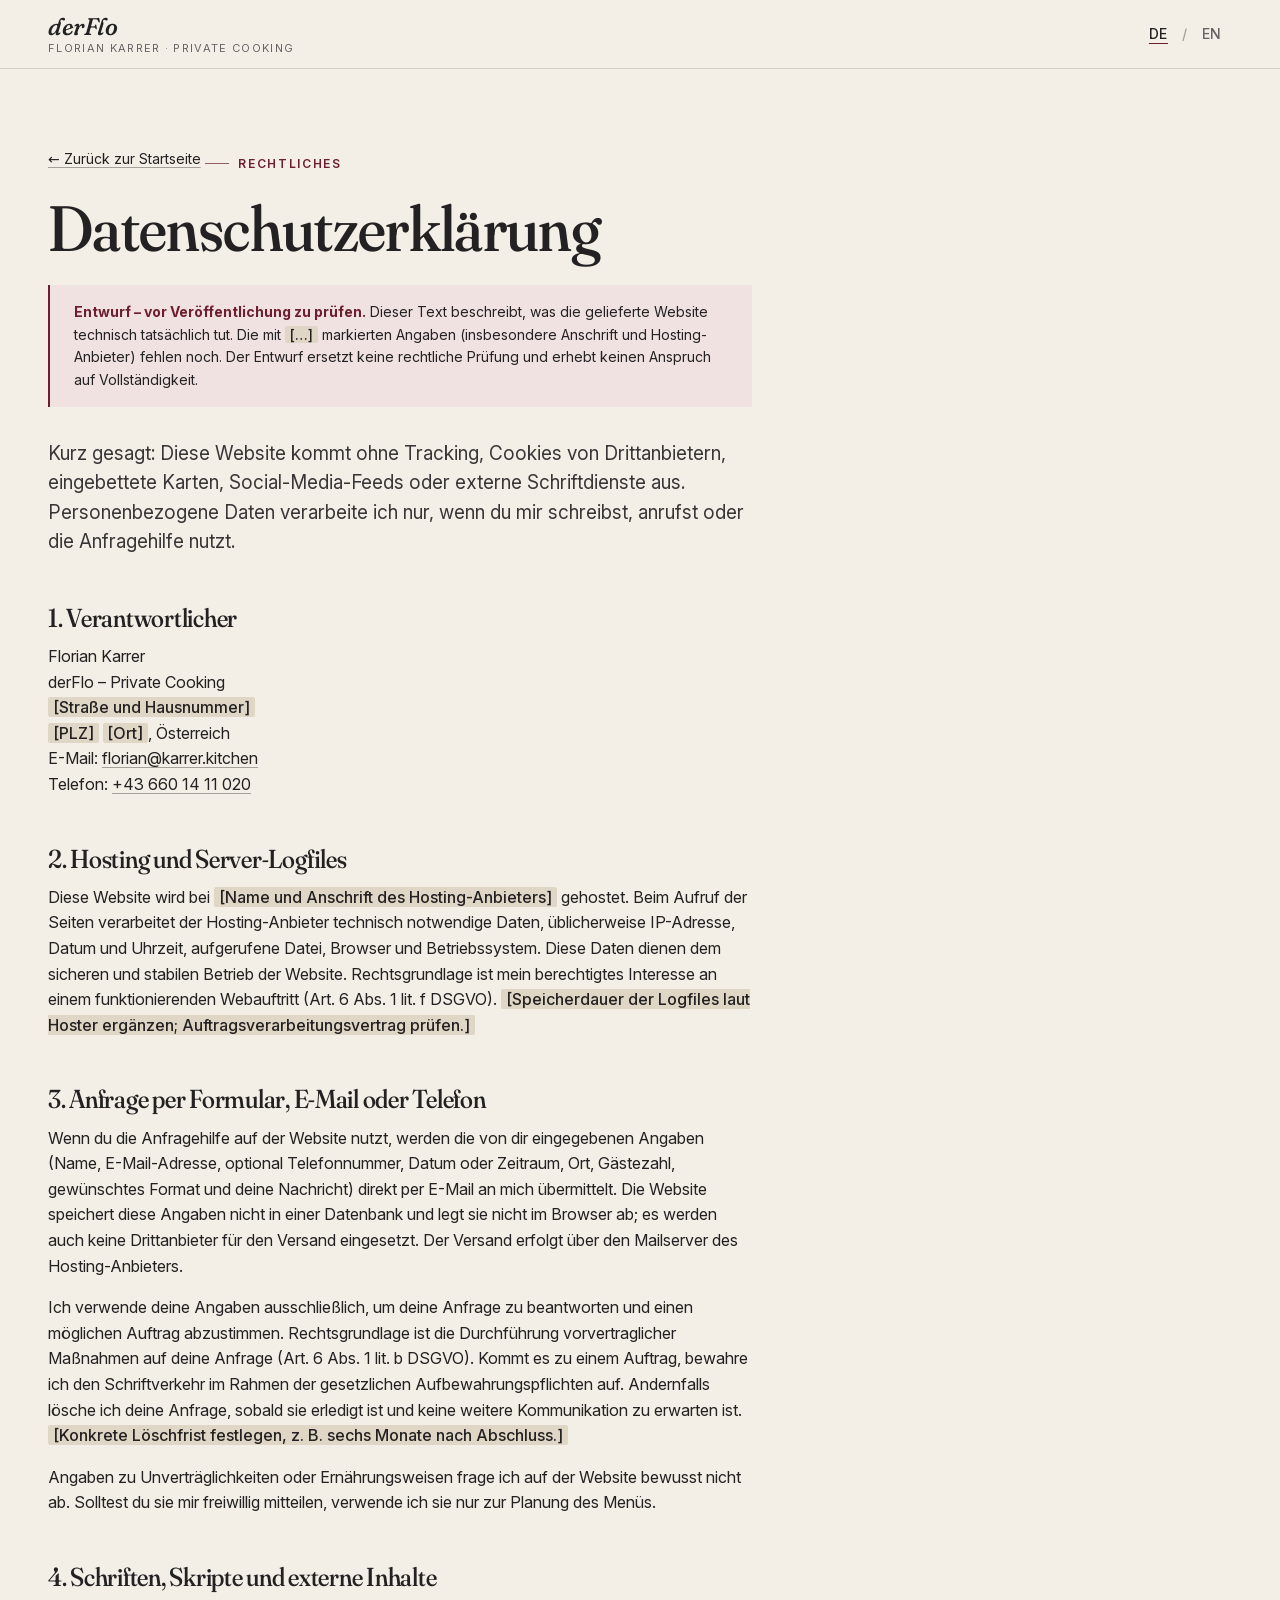
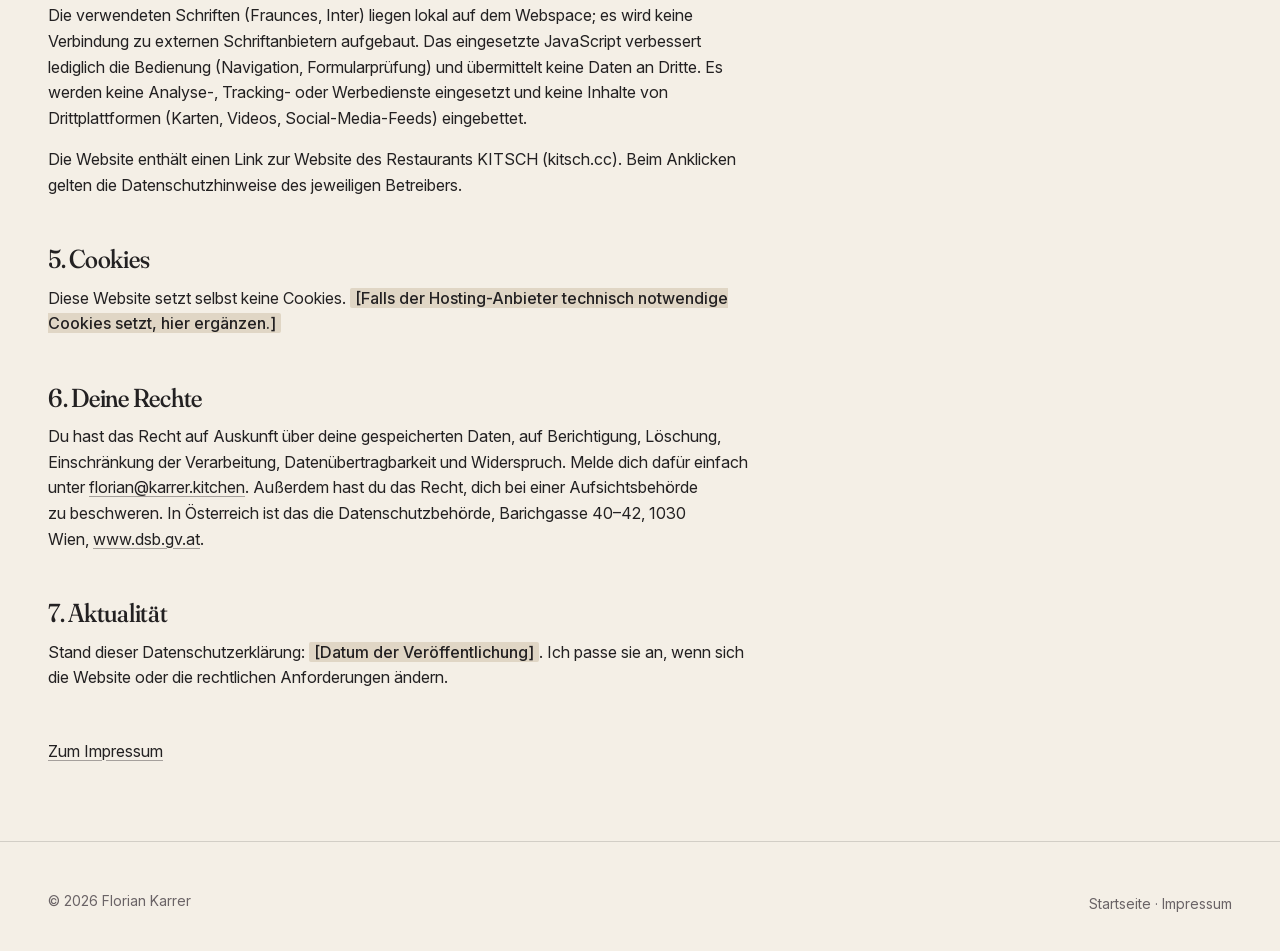
==== datenschutz.html @ 43dcda66 "Add derFlo private cooking website: DE/EN pages, styles, PHP enquiry form, legal drafts Co-authored-" ====
<!DOCTYPE html>
<html lang="de">
<head>
  <meta charset="utf-8">
  <meta name="viewport" content="width=device-width, initial-scale=1">
  <title>Datenschutz – derFlo, Florian Karrer</title>
  <meta name="description" content="Datenschutzerklärung der Website derFlo – Private Cooking mit Florian Karrer.">
  <meta name="robots" content="noindex, follow">
  <link rel="icon" href="assets/img/favicon.svg" type="image/svg+xml">
  <link rel="stylesheet" href="styles.css">
</head>
<body>
  <a class="skip-link" href="#main">Zum Inhalt springen</a>

  <header class="site-header">
    <div class="wrap">
      <a class="brand" href="index.html">
        <span class="brand__name">derFlo</span>
        <span class="brand__sub">Florian Karrer · Private Cooking</span>
      </a>
      <nav class="lang-switch" aria-label="Sprache wählen">
        <span aria-current="page" lang="de">DE</span>
        <span class="lang-switch__sep" aria-hidden="true">/</span>
        <a href="en.html" lang="en" hreflang="en">EN</a>
      </nav>
    </div>
  </header>

  <main class="page" id="main">
    <div class="wrap">
      <div class="page__inner">
        <a class="back" href="index.html">← Zurück zur Startseite</a>
        <p class="eyebrow">Rechtliches</p>
        <h1>Datenschutzerklärung</h1>

        <div class="draft" role="note">
          <strong>Entwurf – vor Veröffentlichung zu prüfen.</strong> Dieser Text beschreibt, was die gelieferte Website technisch tatsächlich tut. Die mit <span class="todo">[…]</span> markierten Angaben (insbesondere Anschrift und Hosting-Anbieter) fehlen noch. Der Entwurf ersetzt keine rechtliche Prüfung und erhebt keinen Anspruch auf Vollständigkeit.
        </div>

        <p class="lead">Kurz gesagt: Diese Website kommt ohne Tracking, Cookies von Drittanbietern, eingebettete Karten, Social-Media-Feeds oder externe Schriftdienste aus. Personenbezogene Daten verarbeite ich nur, wenn du mir schreibst, anrufst oder die Anfragehilfe nutzt.</p>

        <h2>1. Verantwortlicher</h2>
        <p>
          Florian Karrer<br>
          derFlo – Private Cooking<br>
          <span class="todo">[Straße und Hausnummer]</span><br>
          <span class="todo">[PLZ]</span> <span class="todo">[Ort]</span>, Österreich<br>
          E-Mail: <a href="mailto:florian@karrer.kitchen">florian@karrer.kitchen</a><br>
          Telefon: <a href="tel:+436601411020">+43 660 14 11 020</a>
        </p>

        <h2>2. Hosting und Server-Logfiles</h2>
        <p>Diese Website wird bei <span class="todo">[Name und Anschrift des Hosting-Anbieters]</span> gehostet. Beim Aufruf der Seiten verarbeitet der Hosting-Anbieter technisch notwendige Daten, üblicherweise IP-Adresse, Datum und Uhrzeit, aufgerufene Datei, Browser und Betriebssystem. Diese Daten dienen dem sicheren und stabilen Betrieb der Website. Rechtsgrundlage ist mein berechtigtes Interesse an einem funktionierenden Webauftritt (Art. 6 Abs. 1 lit. f DSGVO). <span class="todo">[Speicherdauer der Logfiles laut Hoster ergänzen; Auftragsverarbeitungsvertrag prüfen.]</span></p>

        <h2>3. Anfrage per Formular, E-Mail oder Telefon</h2>
        <p>Wenn du die Anfragehilfe auf der Website nutzt, werden die von dir eingegebenen Angaben (Name, E-Mail-Adresse, optional Telefonnummer, Datum oder Zeitraum, Ort, Gästezahl, gewünschtes Format und deine Nachricht) direkt per E-Mail an mich übermittelt. Die Website speichert diese Angaben nicht in einer Datenbank und legt sie nicht im Browser ab; es werden auch keine Drittanbieter für den Versand eingesetzt. Der Versand erfolgt über den Mailserver des Hosting-Anbieters.</p>
        <p>Ich verwende deine Angaben ausschließlich, um deine Anfrage zu beantworten und einen möglichen Auftrag abzustimmen. Rechtsgrundlage ist die Durchführung vorvertraglicher Maßnahmen auf deine Anfrage (Art. 6 Abs. 1 lit. b DSGVO). Kommt es zu einem Auftrag, bewahre ich den Schriftverkehr im Rahmen der gesetzlichen Aufbewahrungspflichten auf. Andernfalls lösche ich deine Anfrage, sobald sie erledigt ist und keine weitere Kommunikation zu erwarten ist. <span class="todo">[Konkrete Löschfrist festlegen, z. B. sechs Monate nach Abschluss.]</span></p>
        <p>Angaben zu Unverträglichkeiten oder Ernährungsweisen frage ich auf der Website bewusst nicht ab. Solltest du sie mir freiwillig mitteilen, verwende ich sie nur zur Planung des Menüs.</p>

        <h2>4. Schriften, Skripte und externe Inhalte</h2>
        <p>Die verwendeten Schriften (Fraunces, Inter) liegen lokal auf dem Webspace; es wird keine Verbindung zu externen Schriftanbietern aufgebaut. Das eingesetzte JavaScript verbessert lediglich die Bedienung (Navigation, Formularprüfung) und übermittelt keine Daten an Dritte. Es werden keine Analyse-, Tracking- oder Werbedienste eingesetzt und keine Inhalte von Drittplattformen (Karten, Videos, Social-Media-Feeds) eingebettet.</p>
        <p>Die Website enthält einen Link zur Website des Restaurants KITSCH (kitsch.cc). Beim Anklicken gelten die Datenschutzhinweise des jeweiligen Betreibers.</p>

        <h2>5. Cookies</h2>
        <p>Diese Website setzt selbst keine Cookies. <span class="todo">[Falls der Hosting-Anbieter technisch notwendige Cookies setzt, hier ergänzen.]</span></p>

        <h2>6. Deine Rechte</h2>
        <p>Du hast das Recht auf Auskunft über deine gespeicherten Daten, auf Berichtigung, Löschung, Einschränkung der Verarbeitung, Datenübertragbarkeit und Widerspruch. Melde dich dafür einfach unter <a href="mailto:florian@karrer.kitchen">florian@karrer.kitchen</a>. Außerdem hast du das Recht, dich bei einer Aufsichtsbehörde zu beschweren. In Österreich ist das die Datenschutzbehörde, Barichgasse 40–42, 1030 Wien, <a href="https://www.dsb.gv.at/" rel="noopener">www.dsb.gv.at</a>.</p>

        <h2>7. Aktualität</h2>
        <p>Stand dieser Datenschutzerklärung: <span class="todo">[Datum der Veröffentlichung]</span>. Ich passe sie an, wenn sich die Website oder die rechtlichen Anforderungen ändern.</p>

        <p style="margin-top: 3rem;"><a href="impressum.html">Zum Impressum</a></p>
      </div>
    </div>
  </main>

  <footer class="site-footer">
    <div class="wrap">
      <div class="site-footer__bottom" style="margin-top:0; border-top:0; padding-top:0;">
        <span>© <span data-year>2026</span> Florian Karrer</span>
        <span><a href="index.html">Startseite</a> · <a href="impressum.html">Impressum</a></span>
      </div>
    </div>
  </footer>

  <script src="script.js" defer></script>
</body>
</html>
---- styles.css ----
/* ==========================================================================
   derFlo – Florian Karrer · Private Cooking
   Stylesheet (mobile first, keine Abhängigkeiten)
   ========================================================================== */

/* --------------------------------------------------------------------------
   0. Schriften (lokal, SIL Open Font License – siehe assets/fonts/)
   -------------------------------------------------------------------------- */
@font-face {
  font-family: "Fraunces";
  src: url("assets/fonts/Fraunces-Latin-var.woff2") format("woff2");
  font-weight: 300 700;
  font-style: normal;
  font-display: swap;
}
@font-face {
  font-family: "Fraunces";
  src: url("assets/fonts/Fraunces-Italic-Latin-var.woff2") format("woff2");
  font-weight: 300 700;
  font-style: italic;
  font-display: swap;
}
@font-face {
  font-family: "Inter";
  src: url("assets/fonts/Inter-Latin-var.woff2") format("woff2");
  font-weight: 100 900;
  font-style: normal;
  font-display: swap;
}

/* --------------------------------------------------------------------------
   1. Design-Token
   -------------------------------------------------------------------------- */
:root {
  /* Farben */
  --ivory: #f4efe6;
  --ivory-2: #ebe3d6;
  --ivory-3: #e0d6c5;
  --ink: #232122;
  --ink-2: #3a3638;
  --ink-soft: #6a6366;
  --wine: #6d1f2f;
  --wine-deep: #4f1522;
  --wine-tint: #f0e2e1;
  --line: rgb(35 33 34 / 0.16);
  --line-strong: rgb(35 33 34 / 0.38);
  --line-light: rgb(244 239 230 / 0.2);
  --ok: #2f5d3a;
  --error: #9b2c2c;

  /* Schrift */
  --font-display: "Fraunces", "Iowan Old Style", "Palatino Linotype", Palatino, Georgia, serif;
  --font-text: "Inter", system-ui, -apple-system, "Segoe UI", Roboto, "Helvetica Neue", Arial, sans-serif;

  --text-xs: 0.75rem;
  --text-sm: 0.875rem;
  --text-base: 1rem;
  --text-md: clamp(1.0625rem, 1rem + 0.3vw, 1.1875rem);
  --text-lg: clamp(1.25rem, 1.1rem + 0.7vw, 1.625rem);
  --text-xl: clamp(1.75rem, 1.4rem + 1.6vw, 2.75rem);
  --text-2xl: clamp(2.25rem, 1.6rem + 3vw, 4.25rem);
  --text-hero: clamp(2.75rem, 1.6rem + 7vw, 6.75rem);

  /* Abstände */
  --space-1: 0.25rem;
  --space-2: 0.5rem;
  --space-3: 0.75rem;
  --space-4: 1rem;
  --space-5: 1.5rem;
  --space-6: 2rem;
  --space-7: 3rem;
  --space-8: 4rem;
  --space-9: 6rem;
  --section: clamp(4rem, 6vw + 2rem, 8rem);

  /* Layout */
  --gutter: clamp(1.25rem, 4vw, 3rem);
  --max: 78rem;
  --header-h: 4.25rem;
  --radius: 2px;

  /* Bewegung */
  --ease: cubic-bezier(0.22, 1, 0.36, 1);
  --dur: 220ms;

  color-scheme: light;
}

/* --------------------------------------------------------------------------
   2. Basis
   -------------------------------------------------------------------------- */
*,
*::before,
*::after {
  box-sizing: border-box;
}

html {
  -webkit-text-size-adjust: 100%;
  scroll-behavior: smooth;
  scroll-padding-top: calc(var(--header-h) + 1rem);
}

body {
  margin: 0;
  font-family: var(--font-text);
  font-size: var(--text-base);
  line-height: 1.6;
  color: var(--ink);
  background: var(--ivory);
  -webkit-font-smoothing: antialiased;
  text-rendering: optimizeLegibility;
  font-feature-settings: "kern", "liga", "calt";
  overflow-x: clip;
}

img,
svg,
picture {
  display: block;
  max-width: 100%;
}

img {
  height: auto;
}

h1,
h2,
h3,
h4 {
  font-family: var(--font-display);
  font-weight: 500;
  line-height: 1.05;
  letter-spacing: -0.01em;
  margin: 0;
  text-wrap: balance;
  font-variation-settings: "opsz" 144;
}

p {
  margin: 0;
  text-wrap: pretty;
}

p + p {
  margin-top: var(--space-4);
}

a {
  color: inherit;
  text-decoration-thickness: 1px;
  text-underline-offset: 0.18em;
  text-decoration-color: var(--line-strong);
  transition: text-decoration-color var(--dur) var(--ease), color var(--dur) var(--ease);
}

a:hover {
  text-decoration-color: currentColor;
}

:focus-visible {
  outline: 2px solid var(--wine);
  outline-offset: 3px;
  border-radius: var(--radius);
}

.dark :focus-visible,
.site-header.is-open :focus-visible {
  outline-color: var(--ivory);
}

::selection {
  background: var(--wine);
  color: var(--ivory);
}

button,
input,
select,
textarea {
  font: inherit;
  color: inherit;
}

address {
  font-style: normal;
}

ul,
ol {
  margin: 0;
  padding: 0;
}

.list-plain {
  list-style: none;
}

hr {
  border: 0;
  border-top: 1px solid var(--line);
  margin: 0;
}

.visually-hidden {
  position: absolute !important;
  width: 1px;
  height: 1px;
  padding: 0;
  margin: -1px;
  overflow: hidden;
  clip: rect(0 0 0 0);
  clip-path: inset(50%);
  white-space: nowrap;
  border: 0;
}

.skip-link {
  position: absolute;
  top: 0.5rem;
  left: 0.5rem;
  z-index: 100;
  padding: 0.6rem 1rem;
  background: var(--ink);
  color: var(--ivory);
  border-radius: var(--radius);
  transform: translateY(-200%);
  text-decoration: none;
}

.skip-link:focus {
  transform: none;
}

/* --------------------------------------------------------------------------
   3. Layout-Helfer
   -------------------------------------------------------------------------- */
.wrap {
  width: min(100% - 2 * var(--gutter), var(--max));
  margin-inline: auto;
}

.section {
  padding-block: var(--section);
}

.section--tight {
  padding-block: calc(var(--section) * 0.6);
}

.dark {
  background: var(--ink);
  color: var(--ivory);
  --line: var(--line-light);
  --line-strong: rgb(244 239 230 / 0.45);
  --ink-soft: rgb(244 239 230 / 0.72);
}

.tinted {
  background: var(--ivory-2);
}

.eyebrow {
  display: inline-flex;
  align-items: center;
  gap: 0.6rem;
  font-size: var(--text-xs);
  font-weight: 600;
  letter-spacing: 0.14em;
  text-transform: uppercase;
  color: var(--wine);
}

.dark .eyebrow {
  color: var(--ivory-3);
}

.eyebrow::before {
  content: "";
  width: 1.5rem;
  height: 1px;
  background: currentColor;
  opacity: 0.7;
}

.lead {
  font-size: var(--text-md);
  line-height: 1.55;
  color: var(--ink-2);
}

.dark .lead {
  color: var(--ivory-2);
}

.muted {
  color: var(--ink-soft);
}

.section-head {
  display: grid;
  gap: var(--space-4);
  margin-bottom: var(--space-7);
}

.section-head h2 {
  font-size: var(--text-2xl);
}

.section-head .lead {
  max-width: 34em;
}

@media (min-width: 60em) {
  .section-head {
    grid-template-columns: minmax(0, 7fr) minmax(0, 5fr);
    align-items: end;
    gap: var(--space-7);
  }

  .section-head .eyebrow {
    grid-column: 1 / -1;
  }
}

/* Schaltflächen */
.btn {
  --btn-bg: var(--ink);
  --btn-fg: var(--ivory);
  display: inline-flex;
  align-items: center;
  justify-content: center;
  gap: 0.6rem;
  min-height: 3rem;
  padding: 0.75rem 1.4rem;
  border: 1px solid var(--btn-bg);
  border-radius: var(--radius);
  background: var(--btn-bg);
  color: var(--btn-fg);
  font-weight: 500;
  font-size: var(--text-sm);
  letter-spacing: 0.01em;
  line-height: 1.2;
  text-decoration: none;
  cursor: pointer;
  transition: background-color var(--dur) var(--ease), border-color var(--dur) var(--ease),
    color var(--dur) var(--ease), transform var(--dur) var(--ease);
}

.btn:hover {
  --btn-bg: var(--ink-2);
}

.btn:active {
  transform: translateY(1px);
}

.btn--primary {
  --btn-bg: var(--wine);
}

.btn--primary:hover {
  --btn-bg: var(--wine-deep);
}

.btn--ghost {
  --btn-bg: transparent;
  --btn-fg: var(--ink);
  border-color: var(--line-strong);
}

.btn--ghost:hover {
  --btn-bg: transparent;
  border-color: var(--ink);
}

.dark .btn--ghost {
  --btn-fg: var(--ivory);
  border-color: var(--line-strong);
}

.dark .btn--ghost:hover {
  border-color: var(--ivory);
}

.btn--light {
  --btn-bg: var(--ivory);
  --btn-fg: var(--ink);
}

.btn--light:hover {
  --btn-bg: var(--ivory-2);
}

.btn .arrow {
  display: inline-block;
  transition: transform var(--dur) var(--ease);
}

.btn:hover .arrow {
  transform: translateX(3px);
}

/* Gestaltete Ersatzflächen für noch fehlende Fotos.
   Sobald Originalfotos vorliegen, den <div class="ph"> durch ein <img> ersetzen
   (siehe README). Die Fläche reserviert bereits das Seitenverhältnis. */
.ph {
  position: relative;
  overflow: hidden;
  width: 100%;
  aspect-ratio: var(--ratio, 4 / 5);
  background-color: var(--ph-bg, var(--ivory-3));
  color: var(--ph-fg, var(--ink));
  border-radius: var(--radius);
  background-image:
    radial-gradient(circle at 50% 50%, transparent 0 34%, var(--ph-line, rgb(35 33 34 / 0.18)) 34% calc(34% + 1px), transparent calc(34% + 1px) 46%, var(--ph-line, rgb(35 33 34 / 0.18)) 46% calc(46% + 1px), transparent calc(46% + 1px) 49%, var(--ph-line, rgb(35 33 34 / 0.18)) 49% calc(49% + 1px), transparent calc(49% + 1px));
  background-size: 140% 140%;
  background-position: center;
}

.ph__label {
  position: absolute;
  left: 1rem;
  bottom: 0.9rem;
  z-index: 1;
  font-family: var(--font-display);
  font-style: italic;
  font-weight: 400;
  font-size: var(--text-sm);
  letter-spacing: 0.01em;
  opacity: 0.85;
}

.ph--wine {
  --ph-bg: var(--wine);
  --ph-fg: var(--ivory);
  --ph-line: rgb(244 239 230 / 0.28);
}

.ph--ink {
  --ph-bg: var(--ink-2);
  --ph-fg: var(--ivory);
  --ph-line: rgb(244 239 230 / 0.22);
}

.ph--ivory {
  --ph-bg: var(--ivory-3);
  --ph-line: rgb(35 33 34 / 0.22);
}

/* --------------------------------------------------------------------------
   4. Header und Navigation
   -------------------------------------------------------------------------- */
.site-header {
  position: sticky;
  top: 0;
  z-index: 50;
  background: rgb(244 239 230 / 0.94);
  border-bottom: 1px solid var(--line);
}

@supports (backdrop-filter: blur(1px)) {
  .site-header {
    background: rgb(244 239 230 / 0.86);
    backdrop-filter: blur(10px);
  }
}

.site-header .wrap {
  display: flex;
  align-items: center;
  justify-content: space-between;
  gap: var(--space-4);
  min-height: var(--header-h);
}

.brand {
  display: inline-flex;
  flex-direction: column;
  line-height: 1.1;
  text-decoration: none;
}

.brand__name {
  font-family: var(--font-display);
  font-style: italic;
  font-weight: 500;
  font-size: 1.5rem;
  letter-spacing: -0.02em;
  font-variation-settings: "opsz" 32;
}

.brand__sub {
  font-size: 0.6875rem;
  letter-spacing: 0.12em;
  text-transform: uppercase;
  color: var(--ink-soft);
  margin-top: 0.15rem;
  white-space: nowrap;
}

/* In der schmalen Kopfzeile reicht der Markenname; die Einordnung steht direkt darunter im Hero. */
@media (max-width: 30em) {
  .site-header .brand__sub {
    display: none;
  }
}

.header-actions {
  display: flex;
  align-items: center;
  gap: var(--space-3);
}

.nav-toggle {
  display: inline-flex;
  align-items: center;
  gap: 0.6rem;
  min-height: 2.75rem;
  padding: 0.5rem 0.75rem;
  background: transparent;
  border: 1px solid var(--line-strong);
  border-radius: var(--radius);
  cursor: pointer;
  font-size: var(--text-sm);
  font-weight: 500;
}

.nav-toggle__icon {
  position: relative;
  width: 1.1rem;
  height: 0.75rem;
}

.nav-toggle__icon span {
  position: absolute;
  left: 0;
  width: 100%;
  height: 1.5px;
  background: currentColor;
  transition: transform var(--dur) var(--ease), opacity var(--dur) var(--ease);
}

.nav-toggle__icon span:nth-child(1) { top: 0; }
.nav-toggle__icon span:nth-child(2) { top: 50%; transform: translateY(-50%); }
.nav-toggle__icon span:nth-child(3) { bottom: 0; }

.nav-toggle[aria-expanded="true"] .nav-toggle__icon span:nth-child(1) {
  transform: translateY(0.33rem) rotate(45deg);
}
.nav-toggle[aria-expanded="true"] .nav-toggle__icon span:nth-child(2) {
  opacity: 0;
}
.nav-toggle[aria-expanded="true"] .nav-toggle__icon span:nth-child(3) {
  transform: translateY(-0.33rem) rotate(-45deg);
}

/* Ohne JavaScript: der Umschalter wird ausgeblendet, die Navigation bleibt
   als einfache Liste unter der Kopfzeile sichtbar. */
.nav-toggle {
  display: none;
}

.js .nav-toggle {
  display: inline-flex;
}

.site-nav {
  border-bottom: 1px solid var(--line);
}

.site-nav__inner {
  display: flex;
  flex-direction: column;
  gap: var(--space-2);
  padding-block: var(--space-4);
}

.site-nav__list {
  list-style: none;
  display: flex;
  flex-direction: column;
}

.site-nav__link {
  display: block;
  padding: 0.7rem 0;
  font-size: var(--text-lg);
  font-family: var(--font-display);
  font-weight: 500;
  text-decoration: none;
  border-bottom: 1px solid var(--line);
}

.site-nav__link:hover,
.site-nav__link[aria-current="true"] {
  color: var(--wine);
}

.site-nav__meta {
  display: flex;
  align-items: center;
  justify-content: space-between;
  gap: var(--space-4);
  padding-top: var(--space-4);
}

.lang-switch {
  display: inline-flex;
  align-items: center;
  gap: 0.25rem;
  font-size: var(--text-sm);
  font-weight: 500;
  letter-spacing: 0.04em;
}

.lang-switch a,
.lang-switch span {
  display: inline-flex;
  align-items: center;
  justify-content: center;
  min-width: 2.5rem;
  min-height: 2.5rem;
  text-decoration: none;
  border-radius: var(--radius);
}

.lang-switch a {
  color: var(--ink-soft);
}

.lang-switch a:hover {
  color: var(--wine);
}

.lang-switch [aria-current="page"] {
  color: var(--ink);
  text-decoration: underline;
  text-decoration-thickness: 1px;
  text-underline-offset: 0.3em;
  text-decoration-color: var(--wine);
}

.lang-switch__sep {
  min-width: auto !important;
  color: var(--line-strong);
}

/* Mit JavaScript: Navigation wird zum ausklappbaren Panel (nur bis Desktop) */
.js .site-nav {
  display: none;
}

.js .site-header.is-open .site-nav {
  display: block;
}

@media (max-width: 59.99em) {
  .js .site-header.is-open .site-nav {
    position: absolute;
    top: 100%;
    left: 0;
    right: 0;
    background: var(--ivory);
    max-height: calc(100dvh - var(--header-h));
    overflow-y: auto;
    box-shadow: 0 24px 40px -30px rgb(35 33 34 / 0.35);
  }
}

@media (max-width: 26em) {
  .nav-toggle__text {
    display: none;
  }

  .nav-toggle {
    min-width: 2.75rem;
    justify-content: center;
  }

  .header-cta {
    padding-inline: 1rem;
  }
}

@media (min-width: 60em) {
  .site-header .wrap {
    flex-wrap: nowrap;
  }

  .js .nav-toggle {
    display: none;
  }

  .js .site-nav,
  .site-nav {
    display: block;
    border: 0;
    flex: 1 1 auto;
  }

  .site-nav__inner {
    flex-direction: row;
    align-items: center;
    justify-content: flex-end;
    gap: var(--space-5);
    padding: 0;
  }

  .site-nav__list {
    flex-direction: row;
    gap: clamp(1rem, 2vw, 2rem);
  }

  .site-nav__link {
    font-family: var(--font-text);
    font-size: var(--text-sm);
    font-weight: 500;
    padding: 0.5rem 0;
    border: 0;
    position: relative;
  }

  .site-nav__link::after {
    content: "";
    position: absolute;
    left: 0;
    right: 0;
    bottom: 0.15rem;
    height: 1px;
    background: var(--wine);
    transform: scaleX(0);
    transform-origin: left;
    transition: transform var(--dur) var(--ease);
  }

  .site-nav__link:hover::after,
  .site-nav__link[aria-current="true"]::after {
    transform: scaleX(1);
  }

  .site-nav__meta {
    padding: 0;
    gap: var(--space-4);
  }

  .site-nav__meta .btn {
    min-height: 2.6rem;
    padding: 0.5rem 1.1rem;
  }

  .header-actions {
    display: none;
  }
}

/* Ohne JavaScript soll die Navigation auf kleinen Bildschirmen nicht den
   Hero überlagern: sie steht einfach im Fluss unter der Kopfzeile. */
.site-header:not(.is-open) .site-nav {
  position: static;
}

/* --------------------------------------------------------------------------
   5. Hero
   -------------------------------------------------------------------------- */
.hero {
  padding-top: clamp(2.5rem, 6vw, 5rem);
  padding-bottom: clamp(2.5rem, 5vw, 4rem);
}

.hero__grid {
  display: grid;
  gap: var(--space-7);
}

.hero__text {
  display: grid;
  gap: var(--space-5);
  align-content: start;
}

.hero h1 {
  font-size: var(--text-hero);
  font-weight: 400;
  line-height: 0.98;
  letter-spacing: -0.025em;
}

.hero h1 em {
  font-style: italic;
  font-weight: 400;
  color: var(--wine);
}

.hero .lead {
  max-width: 30em;
  font-size: var(--text-lg);
  line-height: 1.45;
}

.hero__actions {
  display: flex;
  flex-wrap: wrap;
  gap: var(--space-3);
}

.hero__actions .btn {
  flex: 1 1 auto;
}

@media (min-width: 30em) {
  .hero__actions .btn {
    flex: 0 0 auto;
  }
}

.hero__figure {
  margin: 0;
  position: relative;
}

.hero__figure .ph {
  --ratio: 4 / 5;
}

.hero__figure figcaption {
  margin-top: var(--space-3);
  font-size: var(--text-sm);
  color: var(--ink-soft);
  display: flex;
  justify-content: space-between;
  gap: var(--space-4);
}

.hero__formats {
  margin-top: clamp(2.5rem, 5vw, 4rem);
  padding-top: var(--space-4);
  border-top: 1px solid var(--line);
  display: flex;
  flex-wrap: wrap;
  gap: 0.5rem 1.25rem;
  font-size: var(--text-sm);
  color: var(--ink-soft);
}

.hero__formats li {
  display: inline-flex;
  align-items: center;
  gap: 1.25rem;
}

.hero__formats li:not(:last-child)::after {
  content: "·";
  color: var(--wine);
}

@media (min-width: 48em) {
  .hero__grid {
    grid-template-columns: minmax(0, 7fr) minmax(0, 5fr);
    align-items: end;
  }

  .hero__figure {
    padding-top: 12vw;
  }
}

@media (min-width: 60em) {
  .hero {
    padding-top: clamp(3rem, 5vw, 5rem);
  }

  .hero__grid {
    grid-template-columns: minmax(0, 11fr) minmax(0, 7fr);
    gap: clamp(2rem, 5vw, 5rem);
    align-items: center;
  }

  .hero__figure {
    padding-top: 0;
  }
}

/* --------------------------------------------------------------------------
   6. Claim-Band
   -------------------------------------------------------------------------- */
.claim {
  border-top: 1px solid var(--line);
  border-bottom: 1px solid var(--line);
  padding-block: clamp(1.5rem, 3vw, 2.5rem);
}

.claim .wrap {
  display: grid;
  gap: var(--space-3);
}

.claim__text {
  font-family: var(--font-display);
  font-size: var(--text-xl);
  font-weight: 400;
  line-height: 1.1;
  letter-spacing: -0.015em;
  font-variation-settings: "opsz" 72;
}

.claim__text em {
  font-style: italic;
  color: var(--wine);
}

.claim__note {
  font-size: var(--text-sm);
  color: var(--ink-soft);
}

@media (min-width: 60em) {
  .claim .wrap {
    grid-template-columns: minmax(0, 8fr) minmax(0, 4fr);
    align-items: baseline;
  }

  .claim__note {
    text-align: right;
  }
}

/* --------------------------------------------------------------------------
   7. Formate
   -------------------------------------------------------------------------- */
.formats {
  list-style: none;
  border-top: 1px solid var(--line);
}

.format {
  display: grid;
  gap: var(--space-3);
  padding-block: var(--space-6);
  border-bottom: 1px solid var(--line);
}

.format__num {
  font-family: var(--font-display);
  font-size: var(--text-sm);
  font-weight: 500;
  letter-spacing: 0.08em;
  color: var(--wine);
  font-variation-settings: "opsz" 9;
}

.format h3 {
  font-size: var(--text-xl);
  font-weight: 500;
}

.format__tag {
  font-family: var(--font-display);
  font-style: italic;
  font-size: var(--text-md);
  color: var(--ink-soft);
  margin-top: var(--space-2);
}

.format__body {
  display: grid;
  gap: var(--space-4);
}

.format__fit {
  font-size: var(--text-sm);
  color: var(--ink-soft);
  padding-top: var(--space-2);
}

.format__fit strong {
  font-weight: 600;
  color: var(--ink);
}

@media (min-width: 48em) {
  .format {
    grid-template-columns: 4rem minmax(0, 5fr) minmax(0, 6fr);
    gap: var(--space-6);
    padding-block: var(--space-7);
  }
}

@media (min-width: 60em) {
  .format {
    grid-template-columns: 6rem minmax(0, 5fr) minmax(0, 6fr);
  }

  .format__num {
    padding-top: 0.5rem;
  }
}

.format:hover .format__num {
  color: var(--ink);
}

.note {
  margin-top: var(--space-7);
  display: grid;
  gap: var(--space-4);
  padding: var(--space-5);
  border-left: 2px solid var(--wine);
  background: var(--ivory-2);
}

.note h3 {
  font-size: var(--text-lg);
}

.note p {
  color: var(--ink-2);
}

@media (min-width: 60em) {
  .note {
    grid-template-columns: minmax(0, 4fr) minmax(0, 8fr);
    gap: var(--space-7);
    padding: var(--space-6) var(--space-7);
  }
}

/* --------------------------------------------------------------------------
   8. Über Flo
   -------------------------------------------------------------------------- */
.about__grid {
  display: grid;
  gap: var(--space-7);
}

.about__figure {
  margin: 0;
}

.about__figure .ph {
  --ratio: 3 / 4;
}

.about__figure figcaption {
  margin-top: var(--space-3);
  font-size: var(--text-sm);
  color: var(--ink-soft);
}

.about__text {
  display: grid;
  gap: var(--space-5);
  align-content: start;
}

.about__text h2 {
  font-size: var(--text-2xl);
}

.about__text .lead {
  max-width: 32em;
}

.about__copy {
  max-width: 36em;
}

.about__copy p + p {
  margin-top: var(--space-4);
}

.pull {
  font-family: var(--font-display);
  font-style: italic;
  font-size: var(--text-xl);
  line-height: 1.15;
  padding-left: var(--space-5);
  border-left: 1px solid var(--line-strong);
  margin: var(--space-2) 0;
  font-variation-settings: "opsz" 72;
}

.facts {
  display: grid;
  grid-template-columns: 1fr;
  gap: 0;
  border-top: 1px solid var(--line);
  margin-top: var(--space-2);
}

.facts div {
  display: grid;
  grid-template-columns: minmax(7rem, 1fr) 2fr;
  gap: var(--space-4);
  padding-block: var(--space-3);
  border-bottom: 1px solid var(--line);
  font-size: var(--text-sm);
}

.facts dt {
  color: var(--ink-soft);
  margin: 0;
}

.facts dd {
  margin: 0;
}

.about__kitsch {
  font-size: var(--text-sm);
  color: var(--ink-soft);
}

@media (min-width: 48em) {
  .about__grid {
    grid-template-columns: minmax(0, 5fr) minmax(0, 7fr);
    gap: clamp(2rem, 6vw, 6rem);
    align-items: start;
  }

  .about__figure {
    position: sticky;
    top: calc(var(--header-h) + 2rem);
  }
}

/* --------------------------------------------------------------------------
   9. So läuft's
   -------------------------------------------------------------------------- */
.steps {
  list-style: none;
  display: grid;
  gap: var(--space-6);
  counter-reset: step;
}

.step {
  display: grid;
  gap: var(--space-3);
  padding-top: var(--space-5);
  border-top: 1px solid var(--line-strong);
}

.step__num {
  font-family: var(--font-display);
  font-weight: 300;
  font-size: clamp(3rem, 6vw, 5rem);
  line-height: 0.9;
  letter-spacing: -0.04em;
  color: var(--wine);
  font-variation-settings: "opsz" 144;
}

.step h3 {
  font-size: var(--text-lg);
  font-weight: 500;
  line-height: 1.2;
}

.step p {
  color: var(--ink-2);
}

@media (min-width: 48em) {
  .steps {
    grid-template-columns: repeat(3, minmax(0, 1fr));
    gap: var(--space-6);
  }

  .step h3 {
    min-height: 2.5em;
  }
}

.steps-aside {
  margin-top: var(--space-8);
  display: grid;
  gap: var(--space-4);
  padding-top: var(--space-5);
  border-top: 1px solid var(--line);
}

.steps-aside h3 {
  font-size: var(--text-lg);
}

.steps-aside p {
  max-width: 44em;
  color: var(--ink-2);
}

@media (min-width: 60em) {
  .steps-aside {
    grid-template-columns: minmax(0, 4fr) minmax(0, 8fr);
    gap: var(--space-7);
  }
}

/* --------------------------------------------------------------------------
   10. Einblicke
   -------------------------------------------------------------------------- */
.gallery {
  display: grid;
  gap: var(--space-4);
  grid-template-columns: repeat(2, minmax(0, 1fr));
}

.gallery figure {
  margin: 0;
  display: grid;
  gap: var(--space-2);
}

.gallery figcaption {
  font-size: var(--text-sm);
  color: var(--ink-soft);
}

.gallery .g1 { grid-column: 1 / -1; }
.gallery .g1 .ph { --ratio: 3 / 2; }
.gallery .g2 .ph { --ratio: 4 / 5; }
.gallery .g3 .ph { --ratio: 4 / 5; }
.gallery .g4 { grid-column: 1 / -1; }
.gallery .g4 .ph { --ratio: 16 / 9; }
.gallery .g5 .ph { --ratio: 1 / 1; }
.gallery .g6 .ph { --ratio: 1 / 1; }

@media (min-width: 48em) {
  .gallery {
    grid-template-columns: repeat(12, minmax(0, 1fr));
    gap: var(--space-5);
    align-items: end;
  }

  .gallery .g1 { grid-column: 1 / 8; }
  .gallery .g2 { grid-column: 8 / 13; }
  .gallery .g3 { grid-column: 1 / 5; }
  .gallery .g4 { grid-column: 5 / 13; }
  .gallery .g5 { grid-column: 1 / 7; }
  .gallery .g6 { grid-column: 7 / 13; }
}

@media (min-width: 60em) {
  .gallery .g1 { grid-column: 1 / 8; }
  .gallery .g2 { grid-column: 9 / 13; }
  .gallery .g3 { grid-column: 1 / 4; }
  .gallery .g4 { grid-column: 5 / 13; }
  .gallery .g5 { grid-column: 2 / 6; }
  .gallery .g6 { grid-column: 7 / 11; }
}

.gallery-note {
  margin-top: var(--space-6);
  font-size: var(--text-sm);
  color: var(--ink-soft);
  max-width: 44em;
}

/* --------------------------------------------------------------------------
   11. Anfrage und Kontakt
   -------------------------------------------------------------------------- */
.contact__grid {
  display: grid;
  gap: var(--space-8);
}

.contact__intro {
  display: grid;
  gap: var(--space-5);
  align-content: start;
}

.contact__intro h2 {
  font-size: var(--text-2xl);
}

.contact__intro .lead {
  max-width: 28em;
}

.contact__direct {
  display: grid;
  gap: var(--space-3);
  padding-top: var(--space-5);
  border-top: 1px solid var(--line);
}

.contact__direct a {
  font-family: var(--font-display);
  font-size: var(--text-lg);
  font-weight: 500;
  text-decoration: none;
  line-height: 1.25;
  word-break: break-word;
  display: inline-block;
  padding-block: 0.15rem;
}

.contact__direct a:hover {
  color: var(--wine);
}

.contact__direct small {
  display: block;
  font-family: var(--font-text);
  font-size: var(--text-xs);
  letter-spacing: 0.12em;
  text-transform: uppercase;
  color: var(--ink-soft);
  margin-bottom: 0.2rem;
}

.contact__where {
  font-size: var(--text-sm);
  color: var(--ink-soft);
  max-width: 28em;
}

@media (min-width: 60em) {
  .contact__grid {
    grid-template-columns: minmax(0, 5fr) minmax(0, 7fr);
    gap: clamp(3rem, 6vw, 6rem);
    align-items: start;
  }

  .contact__intro {
    position: sticky;
    top: calc(var(--header-h) + 2rem);
  }
}

/* Formular */
.form {
  display: grid;
  gap: var(--space-5);
}

.form__row {
  display: grid;
  gap: var(--space-5);
}

@media (min-width: 40em) {
  .form__row--2 {
    grid-template-columns: repeat(2, minmax(0, 1fr));
  }
}

.field {
  display: grid;
  gap: 0.4rem;
}

.field label {
  font-size: var(--text-sm);
  font-weight: 500;
}

.field label .optional {
  font-weight: 400;
  color: var(--ink-soft);
}

.field input,
.field select,
.field textarea {
  width: 100%;
  min-height: 3rem;
  padding: 0.7rem 0.9rem;
  border: 1px solid var(--line-strong);
  border-radius: var(--radius);
  background: var(--ivory);
  color: var(--ink);
  transition: border-color var(--dur) var(--ease), box-shadow var(--dur) var(--ease);
}

.field input:hover,
.field select:hover,
.field textarea:hover {
  border-color: var(--ink);
}

.field input:focus-visible,
.field select:focus-visible,
.field textarea:focus-visible {
  outline: none;
  border-color: var(--wine);
  box-shadow: 0 0 0 3px rgb(109 31 47 / 0.18);
}

.field textarea {
  min-height: 9rem;
  resize: vertical;
}

.field select {
  appearance: none;
  background-image: url("data:image/svg+xml,%3Csvg xmlns='http://www.w3.org/2000/svg' width='16' height='16' viewBox='0 0 16 16'%3E%3Cpath fill='none' stroke='%23232122' stroke-width='1.5' d='M3 6l5 5 5-5'/%3E%3C/svg%3E");
  background-repeat: no-repeat;
  background-position: right 0.9rem center;
  padding-right: 2.6rem;
}

.field ::placeholder {
  color: rgb(106 99 102 / 0.75);
}

.field__hint {
  font-size: var(--text-xs);
  color: var(--ink-soft);
}

.field__error {
  font-size: var(--text-sm);
  color: var(--error);
  min-height: 0;
}

.field__error:empty {
  display: none;
}

.field.is-invalid input,
.field.is-invalid select,
.field.is-invalid textarea {
  border-color: var(--error);
}

.form__footer {
  display: grid;
  gap: var(--space-4);
  padding-top: var(--space-2);
}

.form__footer .btn {
  justify-self: start;
  min-width: 14rem;
}

.form__privacy {
  font-size: var(--text-sm);
  color: var(--ink-soft);
  max-width: 40em;
}

.form__status {
  padding: var(--space-4) var(--space-5);
  border-left: 2px solid var(--ink);
  background: var(--ivory-2);
  font-size: var(--text-sm);
}

.form__status:empty {
  display: none;
}

.form__status.is-error {
  border-color: var(--error);
}

.form__status.is-success {
  border-color: var(--ok);
}

.form__status ul {
  margin-top: var(--space-2);
  padding-left: 1.1rem;
}

.honeypot {
  position: absolute;
  left: -10000px;
  width: 1px;
  height: 1px;
  overflow: hidden;
}

/* --------------------------------------------------------------------------
   12. Footer
   -------------------------------------------------------------------------- */
.site-footer {
  border-top: 1px solid var(--line);
  padding-block: var(--space-7) var(--space-6);
  font-size: var(--text-sm);
  color: var(--ink-soft);
}

.site-footer__grid {
  display: grid;
  gap: var(--space-6);
}

.site-footer h2 {
  font-family: var(--font-text);
  font-size: var(--text-xs);
  font-weight: 600;
  letter-spacing: 0.12em;
  text-transform: uppercase;
  color: var(--ink);
  margin-bottom: var(--space-3);
}

.site-footer .brand {
  display: inline-flex;
}

.site-footer .brand__name {
  color: var(--ink);
}

.site-footer ul {
  list-style: none;
  display: grid;
  gap: 0.35rem;
}

.site-footer a {
  text-decoration: none;
  display: inline-block;
  padding-block: 0.2rem;
}

.site-footer a:hover {
  color: var(--wine);
}

.site-footer__bottom {
  margin-top: var(--space-6);
  padding-top: var(--space-4);
  border-top: 1px solid var(--line);
  display: flex;
  flex-wrap: wrap;
  justify-content: space-between;
  gap: var(--space-3);
}

@media (min-width: 48em) {
  .site-footer__grid {
    grid-template-columns: minmax(0, 5fr) repeat(3, minmax(0, 2fr));
  }
}

/* --------------------------------------------------------------------------
   13. Unterseiten (Impressum, Datenschutz, Formularantwort)
   -------------------------------------------------------------------------- */
.page {
  padding-block: clamp(3rem, 6vw, 5rem);
}

.page__inner {
  max-width: 44rem;
}

.page h1 {
  font-size: var(--text-2xl);
  margin-bottom: var(--space-5);
}

.page h2 {
  font-size: var(--text-lg);
  margin-top: var(--space-7);
  margin-bottom: var(--space-3);
}

.page h3 {
  font-family: var(--font-text);
  font-size: var(--text-base);
  font-weight: 600;
  margin-top: var(--space-5);
  margin-bottom: var(--space-2);
}

.page p + p,
.page ul + p,
.page p + ul {
  margin-top: var(--space-4);
}

.page ul {
  padding-left: 1.2rem;
  display: grid;
  gap: 0.35rem;
}

.page .back {
  display: inline-block;
  margin-bottom: var(--space-5);
  font-size: var(--text-sm);
}

.draft {
  padding: var(--space-4) var(--space-5);
  border-left: 2px solid var(--wine);
  background: var(--wine-tint);
  font-size: var(--text-sm);
  margin-bottom: var(--space-6);
}

.draft strong {
  color: var(--wine);
}

.todo {
  background: var(--ivory-3);
  padding: 0 0.3rem;
  border-radius: var(--radius);
  font-weight: 500;
}

/* --------------------------------------------------------------------------
   14. Bewegung
   -------------------------------------------------------------------------- */
@media (prefers-reduced-motion: no-preference) {
  .js .reveal {
    opacity: 0;
    transform: translateY(14px);
    transition: opacity 600ms var(--ease), transform 600ms var(--ease);
  }

  .js .reveal.is-visible {
    opacity: 1;
    transform: none;
  }
}

@media (prefers-reduced-motion: reduce) {
  html {
    scroll-behavior: auto;
  }

  *,
  *::before,
  *::after {
    transition-duration: 0.01ms !important;
    animation-duration: 0.01ms !important;
    animation-iteration-count: 1 !important;
  }
}

/* --------------------------------------------------------------------------
   15. Druck
   -------------------------------------------------------------------------- */
@media print {
  .site-header,
  .skip-link,
  .hero__actions,
  .form,
  .header-actions {
    display: none !important;
  }

  body {
    background: #fff;
    color: #000;
  }

  .dark {
    background: #fff;
    color: #000;
  }
}
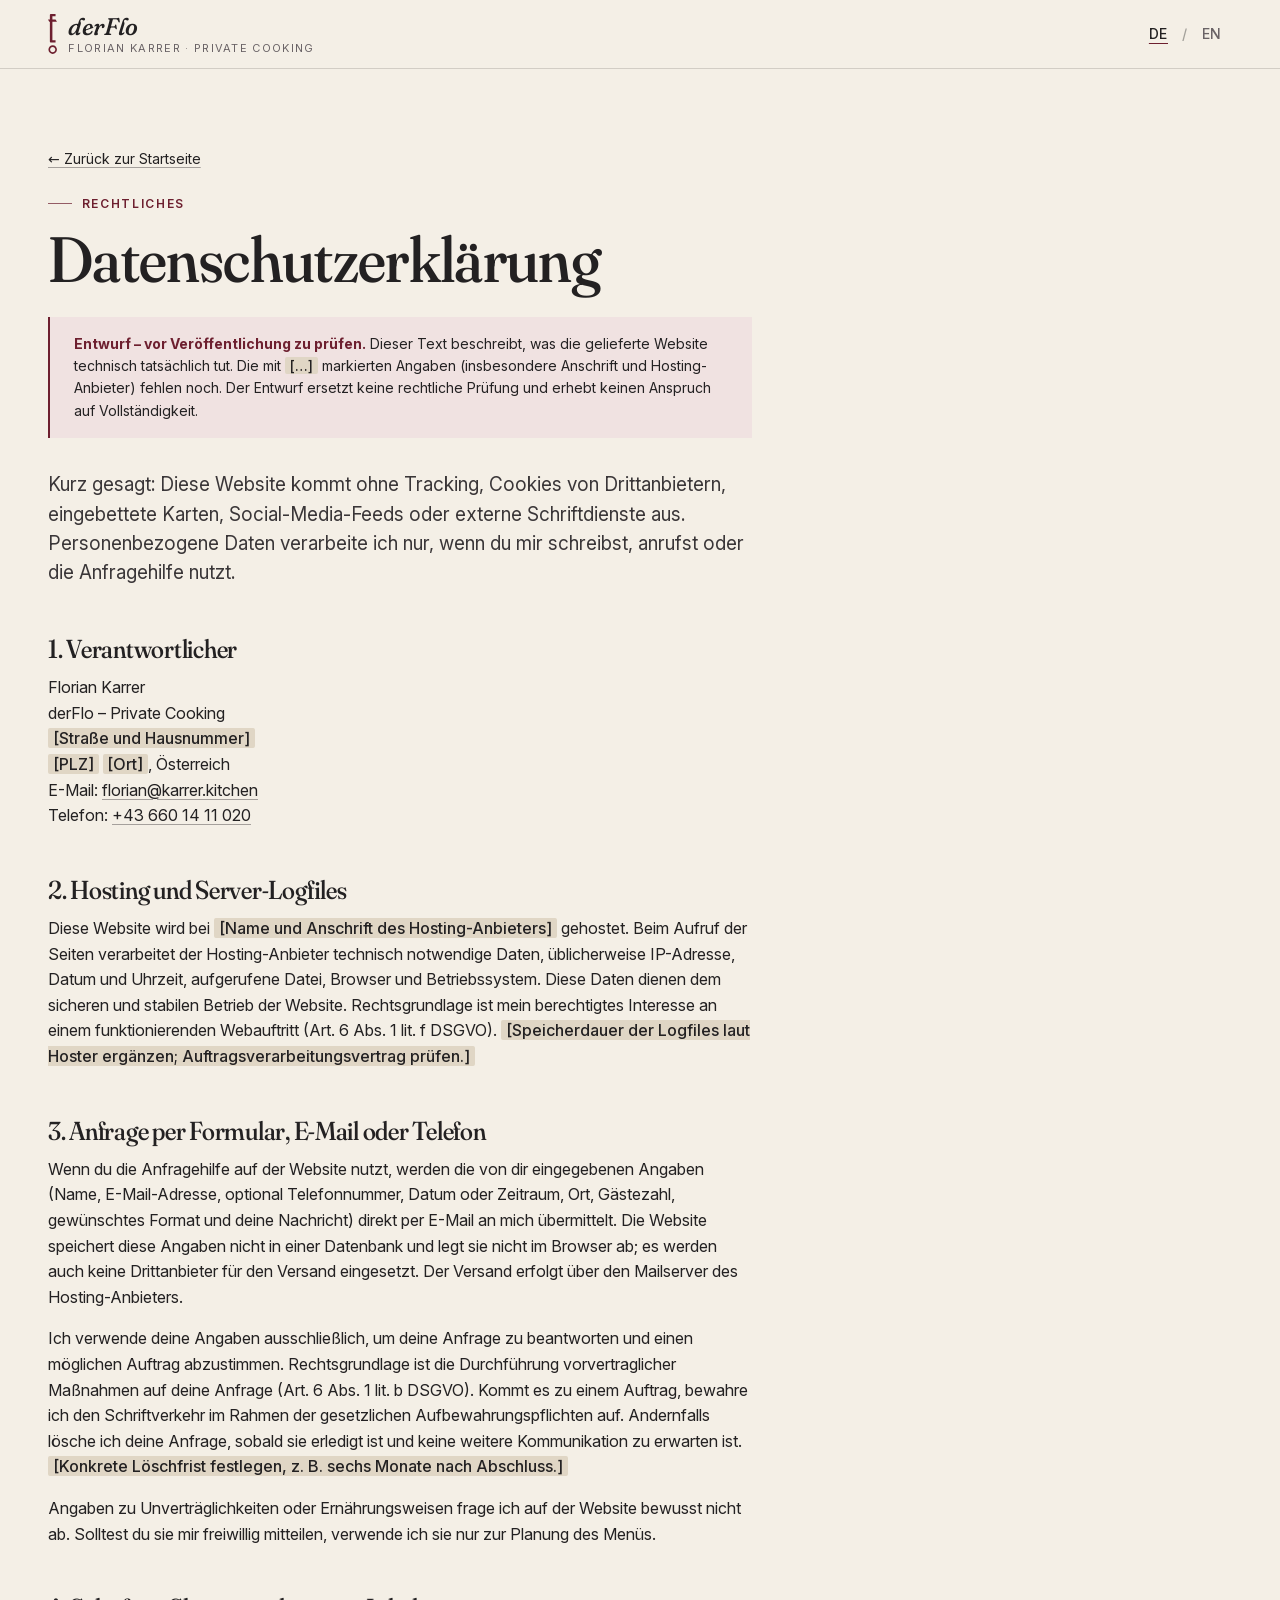
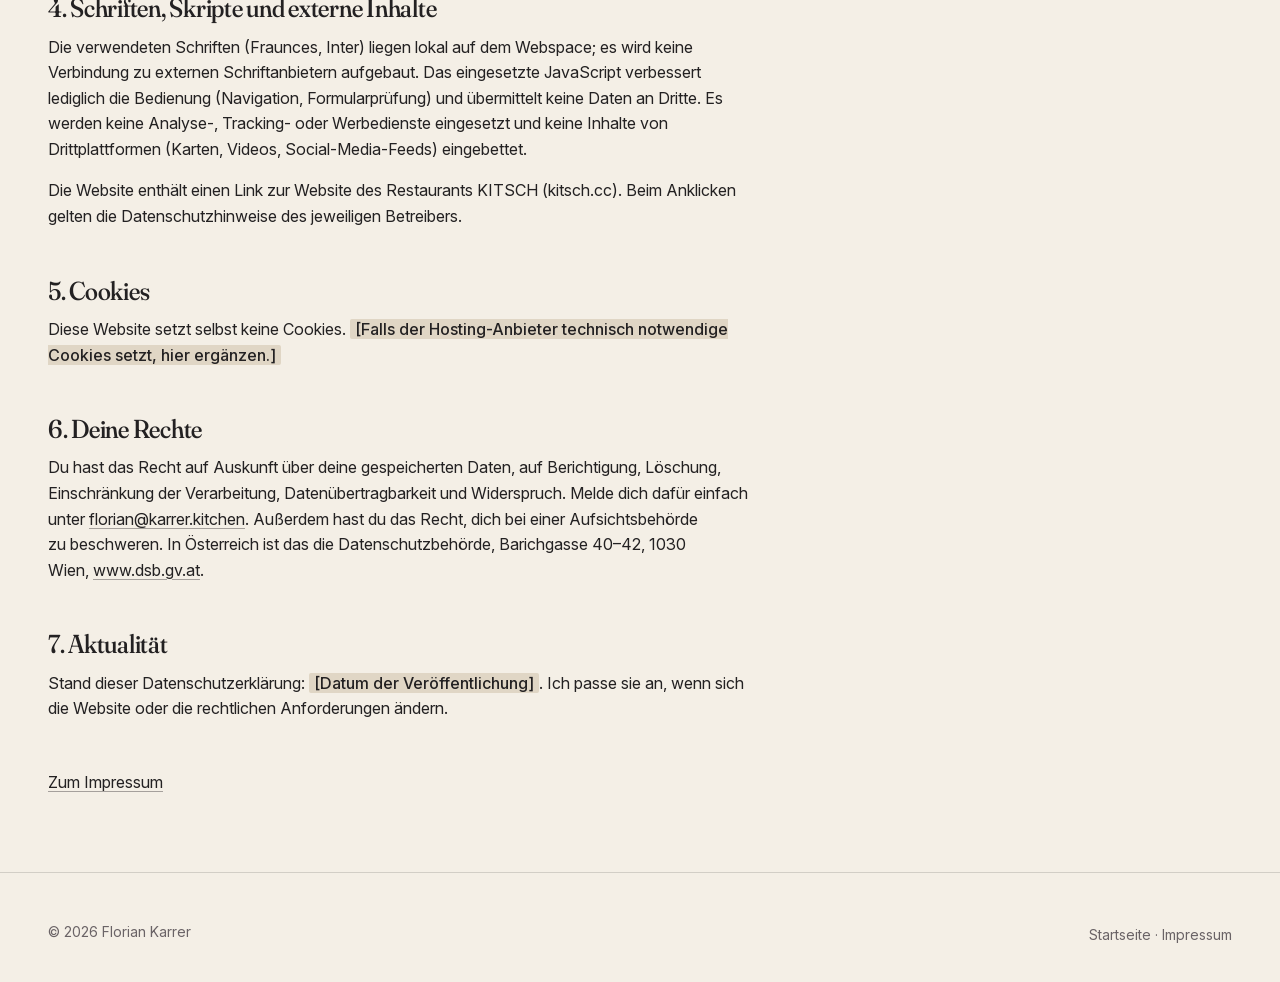
==== commit 10fa9000: "Add derFlo logo mark to header, footer, legal pages, favicon, OG images and about section Co-authore" ====
--- a/datenschutz.html
+++ b/datenschutz.html
@@ -15,8 +15,11 @@
   <header class="site-header">
     <div class="wrap">
       <a class="brand" href="index.html">
-        <span class="brand__name">derFlo</span>
-        <span class="brand__sub">Florian Karrer · Private Cooking</span>
+        <img class="brand__mark" src="assets/img/logo.svg" width="134" height="580" alt="">
+        <span class="brand__text">
+          <span class="brand__name">derFlo</span>
+          <span class="brand__sub">Florian Karrer · Private Cooking</span>
+        </span>
       </a>
       <nav class="lang-switch" aria-label="Sprache wählen">
         <span aria-current="page" lang="de">DE</span>
--- a/styles.css
+++ b/styles.css
@@ -469,6 +469,7 @@
 
 .site-header .wrap {
   display: flex;
+  flex-wrap: wrap;
   align-items: center;
   justify-content: space-between;
   gap: var(--space-4);
@@ -477,9 +478,28 @@
 
 .brand {
   display: inline-flex;
+  align-items: center;
+  gap: 0.7rem;
+  text-decoration: none;
+}
+
+/* Bildmarke: das „F“ mit Punkt aus karrer.kitchen, hier in der Akzentfarbe.
+   Sehr schmales Hochformat – die Höhe bestimmt die Größe. */
+.brand__mark {
+  flex: none;
+  width: auto;
+  height: 2.5rem;
+  transition: transform var(--dur) var(--ease);
+}
+
+.brand:hover .brand__mark {
+  transform: translateY(-1px);
+}
+
+.brand__text {
+  display: flex;
   flex-direction: column;
   line-height: 1.1;
-  text-decoration: none;
 }
 
 .brand__name {
@@ -566,8 +586,11 @@
   display: inline-flex;
 }
 
+/* Ohne JavaScript auf kleinen Bildschirmen: die Navigation nimmt eine
+   eigene Zeile unter Marke und Schaltflächen ein. */
 .site-nav {
-  border-bottom: 1px solid var(--line);
+  flex: 1 1 100%;
+  border-top: 1px solid var(--line);
 }
 
 .site-nav__inner {
@@ -575,6 +598,13 @@
   flex-direction: column;
   gap: var(--space-2);
   padding-block: var(--space-4);
+}
+
+/* Als ausgeklapptes Panel (mit JavaScript) braucht die Navigation den Seitenrand selbst. */
+@media (max-width: 59.99em) {
+  .js .site-header.is-open .site-nav__inner {
+    padding-inline: var(--gutter);
+  }
 }
 
 .site-nav__list {
@@ -756,9 +786,16 @@
 }
 
 /* Ohne JavaScript soll die Navigation auf kleinen Bildschirmen nicht den
-   Hero überlagern: sie steht einfach im Fluss unter der Kopfzeile. */
+   Hero überlagern: sie steht einfach im Fluss unter der Kopfzeile, und die
+   dann hohe Kopfzeile klebt nicht am oberen Rand. */
 .site-header:not(.is-open) .site-nav {
   position: static;
+}
+
+@media (max-width: 59.99em) {
+  html:not(.js) .site-header {
+    position: static;
+  }
 }
 
 /* --------------------------------------------------------------------------
@@ -1071,14 +1108,24 @@
 }
 
 .pull {
+  display: flex;
+  align-items: center;
+  gap: var(--space-5);
   font-family: var(--font-display);
   font-style: italic;
   font-size: var(--text-xl);
   line-height: 1.15;
-  padding-left: var(--space-5);
-  border-left: 1px solid var(--line-strong);
   margin: var(--space-2) 0;
   font-variation-settings: "opsz" 72;
+}
+
+/* Die Bildmarke übernimmt hier die Rolle des Zitatbalkens. */
+.pull__mark {
+  flex: none;
+  height: 4.5rem;
+  width: auto;
+  fill: currentColor;
+  opacity: 0.9;
 }
 
 .facts {
@@ -1505,6 +1552,10 @@
   display: inline-flex;
 }
 
+.site-footer .brand__mark {
+  height: 3rem;
+}
+
 .site-footer .brand__name {
   color: var(--ink);
 }
@@ -1587,6 +1638,11 @@
   display: inline-block;
   margin-bottom: var(--space-5);
   font-size: var(--text-sm);
+}
+
+.page .eyebrow {
+  display: flex;
+  margin-bottom: var(--space-3);
 }
 
 .draft {
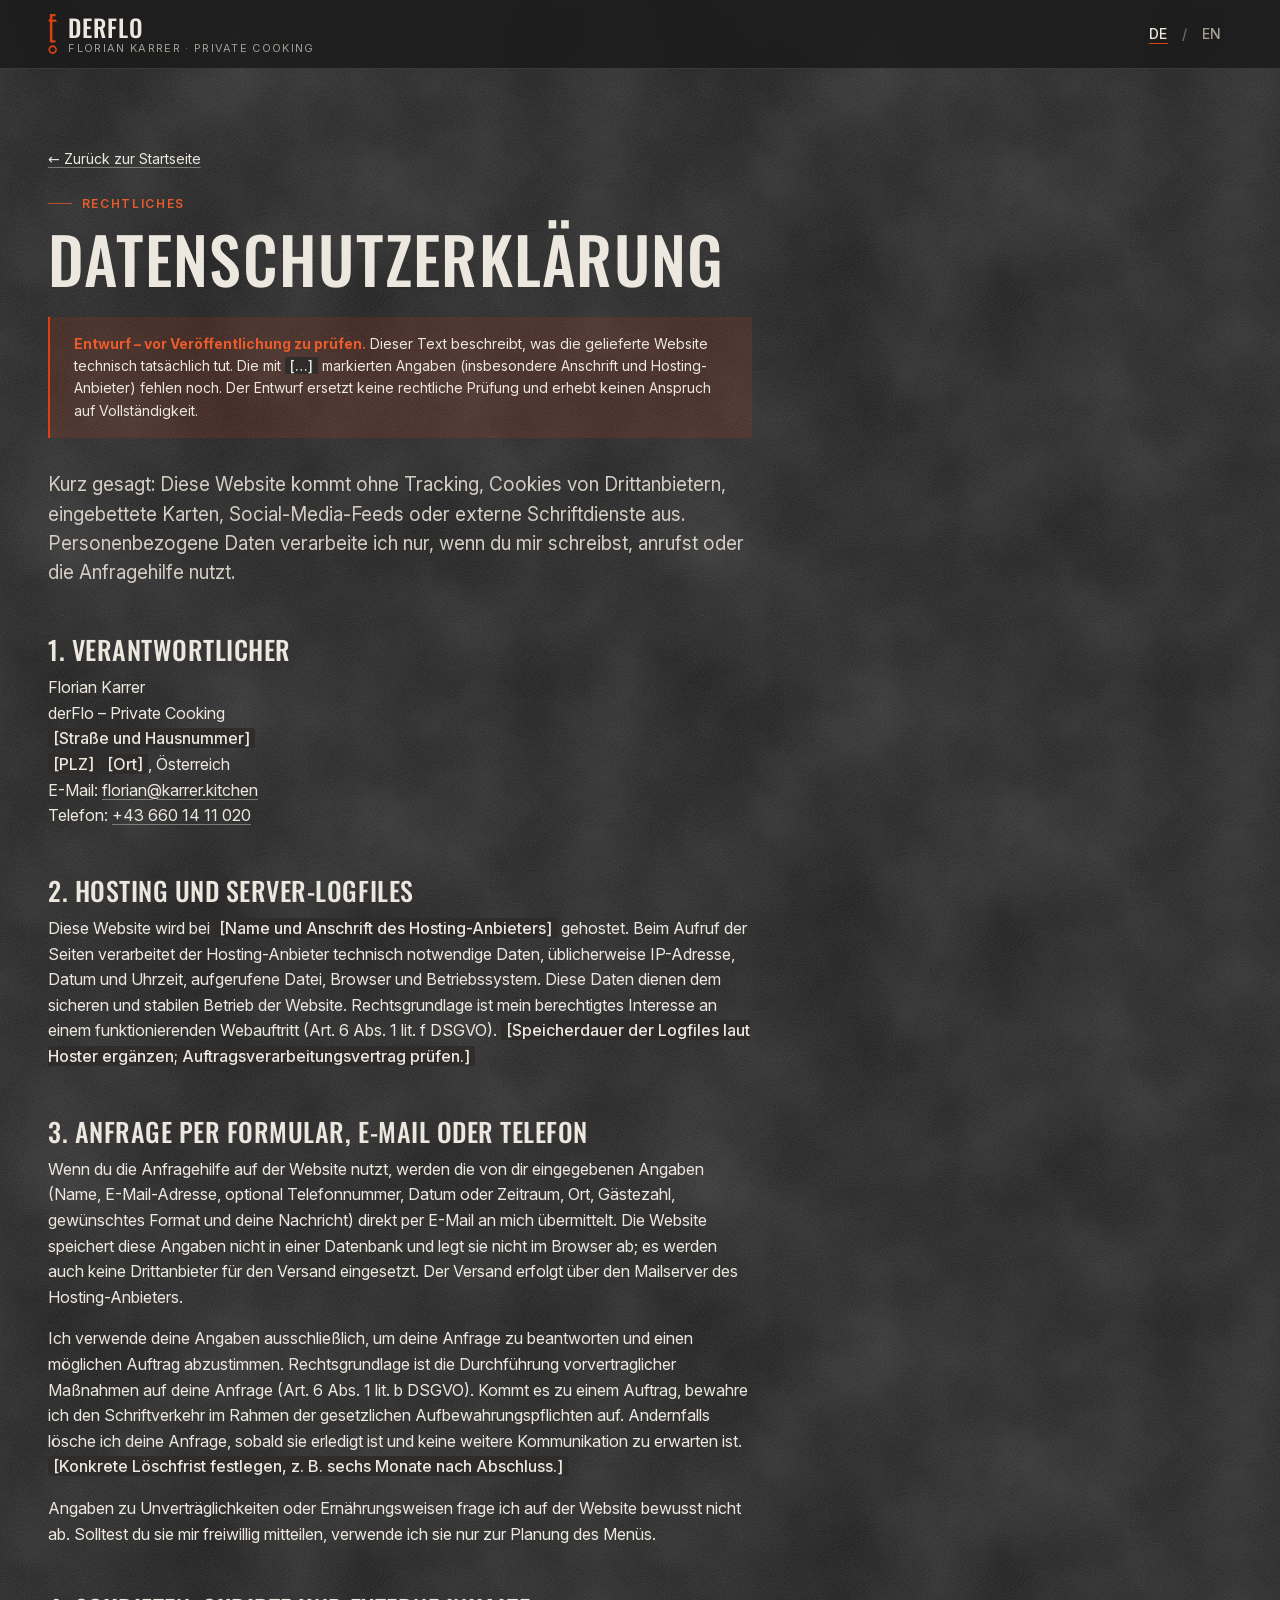
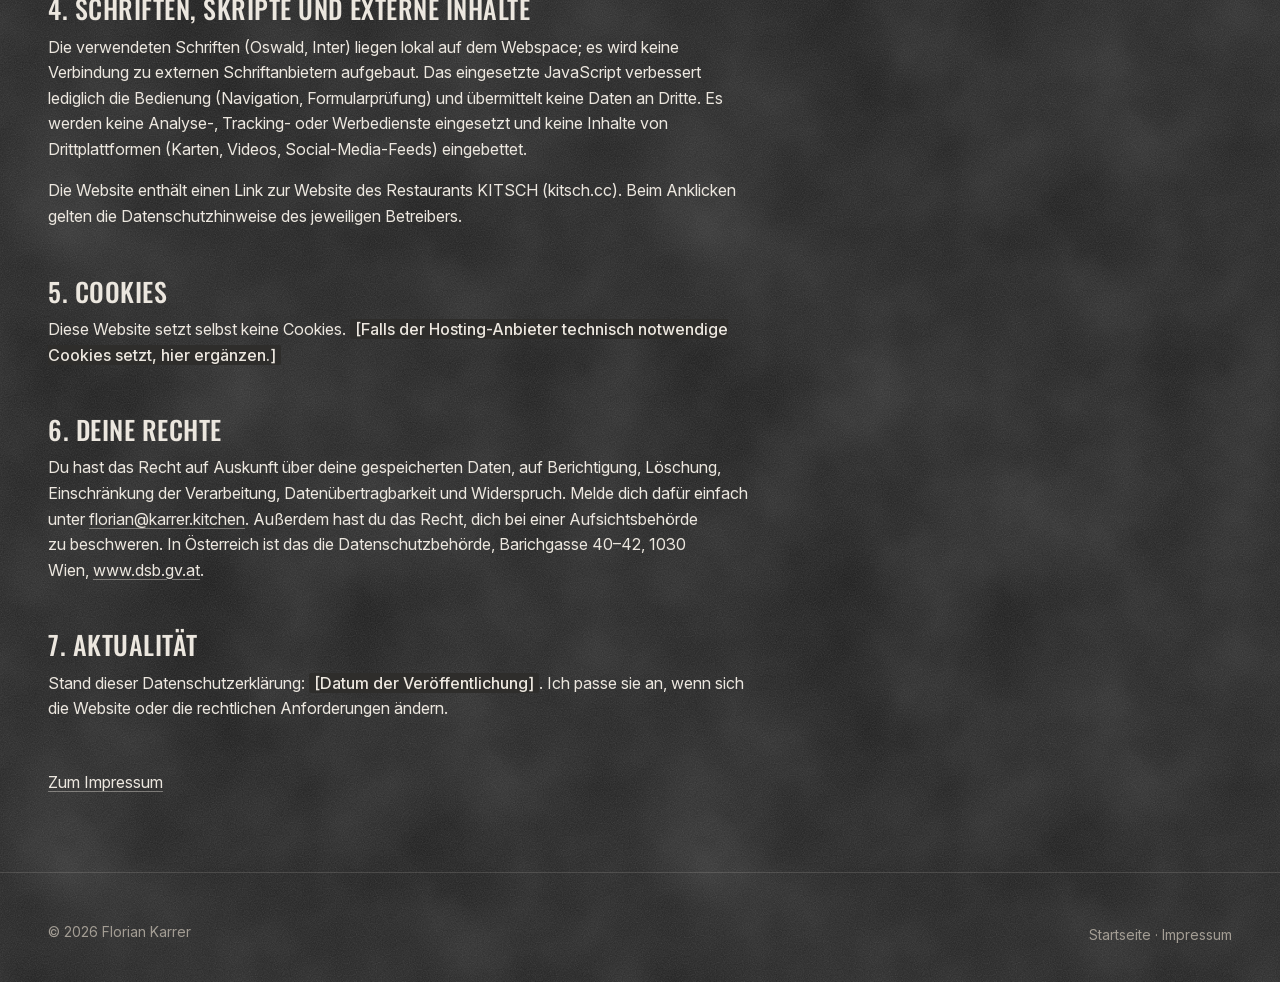
==== commit cc402112: "Restyle to concrete/orange look: Oswald display font, procedural concrete texture, brand orange as a" ====
--- a/datenschutz.html
+++ b/datenschutz.html
@@ -61,7 +61,7 @@
         <p>Angaben zu Unverträglichkeiten oder Ernährungsweisen frage ich auf der Website bewusst nicht ab. Solltest du sie mir freiwillig mitteilen, verwende ich sie nur zur Planung des Menüs.</p>
 
         <h2>4. Schriften, Skripte und externe Inhalte</h2>
-        <p>Die verwendeten Schriften (Fraunces, Inter) liegen lokal auf dem Webspace; es wird keine Verbindung zu externen Schriftanbietern aufgebaut. Das eingesetzte JavaScript verbessert lediglich die Bedienung (Navigation, Formularprüfung) und übermittelt keine Daten an Dritte. Es werden keine Analyse-, Tracking- oder Werbedienste eingesetzt und keine Inhalte von Drittplattformen (Karten, Videos, Social-Media-Feeds) eingebettet.</p>
+        <p>Die verwendeten Schriften (Oswald, Inter) liegen lokal auf dem Webspace; es wird keine Verbindung zu externen Schriftanbietern aufgebaut. Das eingesetzte JavaScript verbessert lediglich die Bedienung (Navigation, Formularprüfung) und übermittelt keine Daten an Dritte. Es werden keine Analyse-, Tracking- oder Werbedienste eingesetzt und keine Inhalte von Drittplattformen (Karten, Videos, Social-Media-Feeds) eingebettet.</p>
         <p>Die Website enthält einen Link zur Website des Restaurants KITSCH (kitsch.cc). Beim Anklicken gelten die Datenschutzhinweise des jeweiligen Betreibers.</p>
 
         <h2>5. Cookies</h2>
--- a/styles.css
+++ b/styles.css
@@ -7,17 +7,10 @@
    0. Schriften (lokal, SIL Open Font License – siehe assets/fonts/)
    -------------------------------------------------------------------------- */
 @font-face {
-  font-family: "Fraunces";
-  src: url("assets/fonts/Fraunces-Latin-var.woff2") format("woff2");
-  font-weight: 300 700;
+  font-family: "Oswald";
+  src: url("assets/fonts/Oswald-Latin-var.woff2") format("woff2");
+  font-weight: 200 700;
   font-style: normal;
-  font-display: swap;
-}
-@font-face {
-  font-family: "Fraunces";
-  src: url("assets/fonts/Fraunces-Italic-Latin-var.woff2") format("woff2");
-  font-weight: 300 700;
-  font-style: italic;
   font-display: swap;
 }
 @font-face {
@@ -32,24 +25,25 @@
    1. Design-Token
    -------------------------------------------------------------------------- */
 :root {
-  /* Farben */
-  --ivory: #f4efe6;
-  --ivory-2: #ebe3d6;
-  --ivory-3: #e0d6c5;
-  --ink: #232122;
-  --ink-2: #3a3638;
-  --ink-soft: #6a6366;
-  --wine: #6d1f2f;
-  --wine-deep: #4f1522;
-  --wine-tint: #f0e2e1;
-  --line: rgb(35 33 34 / 0.16);
-  --line-strong: rgb(35 33 34 / 0.38);
-  --line-light: rgb(244 239 230 / 0.2);
-  --ok: #2f5d3a;
-  --error: #9b2c2c;
+  /* Farben: dunkler Beton, warmes Hellgrau, Orange aus dem Logo */
+  --bg: #1a1a1a;
+  --bg-2: #232323;
+  --bg-3: #2e2d2b;
+  --fg: #ece7df;
+  --fg-2: #d3cdc3;
+  --fg-soft: #a39d94;
+  --accent: #dc4114;
+  --accent-deep: #b93610;
+  --accent-text: #ea5a2b; /* etwas heller für kleinen Text auf dunklem Grund */
+  --accent-tint: rgb(220 65 20 / 0.14);
+  --line: rgb(236 231 223 / 0.14);
+  --line-strong: rgb(236 231 223 / 0.4);
+  --line-light: rgb(236 231 223 / 0.18);
+  --ok: #7cc48a;
+  --error: #f08a6c;
 
   /* Schrift */
-  --font-display: "Fraunces", "Iowan Old Style", "Palatino Linotype", Palatino, Georgia, serif;
+  --font-display: "Oswald", "Arial Narrow", "Helvetica Neue Condensed", "Roboto Condensed", Impact, sans-serif;
   --font-text: "Inter", system-ui, -apple-system, "Segoe UI", Roboto, "Helvetica Neue", Arial, sans-serif;
 
   --text-xs: 0.75rem;
@@ -59,7 +53,7 @@
   --text-lg: clamp(1.25rem, 1.1rem + 0.7vw, 1.625rem);
   --text-xl: clamp(1.75rem, 1.4rem + 1.6vw, 2.75rem);
   --text-2xl: clamp(2.25rem, 1.6rem + 3vw, 4.25rem);
-  --text-hero: clamp(2.75rem, 1.6rem + 7vw, 6.75rem);
+  --text-hero: clamp(3rem, 1.6rem + 6.5vw, 6.5rem);
 
   /* Abstände */
   --space-1: 0.25rem;
@@ -83,7 +77,7 @@
   --ease: cubic-bezier(0.22, 1, 0.36, 1);
   --dur: 220ms;
 
-  color-scheme: light;
+  color-scheme: dark;
 }
 
 /* --------------------------------------------------------------------------
@@ -106,8 +100,9 @@
   font-family: var(--font-text);
   font-size: var(--text-base);
   line-height: 1.6;
-  color: var(--ink);
-  background: var(--ivory);
+  color: var(--fg);
+  background: var(--bg) url("assets/img/concrete.svg") repeat;
+  background-size: 640px 640px;
   -webkit-font-smoothing: antialiased;
   text-rendering: optimizeLegibility;
   font-feature-settings: "kern", "liga", "calt";
@@ -132,10 +127,15 @@
   font-family: var(--font-display);
   font-weight: 500;
   line-height: 1.05;
-  letter-spacing: -0.01em;
+  letter-spacing: 0.01em;
   margin: 0;
   text-wrap: balance;
-  font-variation-settings: "opsz" 144;
+}
+
+h1,
+h2 {
+  text-transform: uppercase;
+  letter-spacing: 0.02em;
 }
 
 p {
@@ -160,19 +160,19 @@
 }
 
 :focus-visible {
-  outline: 2px solid var(--wine);
+  outline: 2px solid var(--accent);
   outline-offset: 3px;
   border-radius: var(--radius);
 }
 
 .dark :focus-visible,
 .site-header.is-open :focus-visible {
-  outline-color: var(--ivory);
+  outline-color: var(--fg);
 }
 
 ::selection {
-  background: var(--wine);
-  color: var(--ivory);
+  background: var(--accent);
+  color: var(--bg);
 }
 
 button,
@@ -222,8 +222,8 @@
   left: 0.5rem;
   z-index: 100;
   padding: 0.6rem 1rem;
-  background: var(--ink);
-  color: var(--ivory);
+  background: var(--accent);
+  color: #141414;
   border-radius: var(--radius);
   transform: translateY(-200%);
   text-decoration: none;
@@ -249,16 +249,16 @@
   padding-block: calc(var(--section) * 0.6);
 }
 
+/* Abschnitte ohne Beton: tiefes Schwarz als ruhige Bühne */
 .dark {
-  background: var(--ink);
-  color: var(--ivory);
+  background: #101010;
   --line: var(--line-light);
-  --line-strong: rgb(244 239 230 / 0.45);
-  --ink-soft: rgb(244 239 230 / 0.72);
-}
-
+  --line-strong: rgb(236 231 223 / 0.45);
+}
+
+/* Abschnitte mit leicht abgedunkeltem Beton */
 .tinted {
-  background: var(--ivory-2);
+  background: rgb(0 0 0 / 0.32);
 }
 
 .eyebrow {
@@ -269,11 +269,7 @@
   font-weight: 600;
   letter-spacing: 0.14em;
   text-transform: uppercase;
-  color: var(--wine);
-}
-
-.dark .eyebrow {
-  color: var(--ivory-3);
+  color: var(--accent-text);
 }
 
 .eyebrow::before {
@@ -287,15 +283,11 @@
 .lead {
   font-size: var(--text-md);
   line-height: 1.55;
-  color: var(--ink-2);
-}
-
-.dark .lead {
-  color: var(--ivory-2);
+  color: var(--fg-2);
 }
 
 .muted {
-  color: var(--ink-soft);
+  color: var(--fg-soft);
 }
 
 .section-head {
@@ -326,8 +318,8 @@
 
 /* Schaltflächen */
 .btn {
-  --btn-bg: var(--ink);
-  --btn-fg: var(--ivory);
+  --btn-bg: var(--fg);
+  --btn-fg: #141414;
   display: inline-flex;
   align-items: center;
   justify-content: center;
@@ -338,9 +330,11 @@
   border-radius: var(--radius);
   background: var(--btn-bg);
   color: var(--btn-fg);
+  font-family: var(--font-display);
   font-weight: 500;
-  font-size: var(--text-sm);
-  letter-spacing: 0.01em;
+  font-size: var(--text-base);
+  letter-spacing: 0.06em;
+  text-transform: uppercase;
   line-height: 1.2;
   text-decoration: none;
   cursor: pointer;
@@ -349,7 +343,7 @@
 }
 
 .btn:hover {
-  --btn-bg: var(--ink-2);
+  --btn-bg: #fff;
 }
 
 .btn:active {
@@ -357,40 +351,22 @@
 }
 
 .btn--primary {
-  --btn-bg: var(--wine);
+  --btn-bg: var(--accent);
 }
 
 .btn--primary:hover {
-  --btn-bg: var(--wine-deep);
+  --btn-bg: var(--accent-deep);
 }
 
 .btn--ghost {
   --btn-bg: transparent;
-  --btn-fg: var(--ink);
+  --btn-fg: var(--fg);
   border-color: var(--line-strong);
 }
 
 .btn--ghost:hover {
   --btn-bg: transparent;
-  border-color: var(--ink);
-}
-
-.dark .btn--ghost {
-  --btn-fg: var(--ivory);
-  border-color: var(--line-strong);
-}
-
-.dark .btn--ghost:hover {
-  border-color: var(--ivory);
-}
-
-.btn--light {
-  --btn-bg: var(--ivory);
-  --btn-fg: var(--ink);
-}
-
-.btn--light:hover {
-  --btn-bg: var(--ivory-2);
+  border-color: var(--fg);
 }
 
 .btn .arrow {
@@ -410,11 +386,13 @@
   overflow: hidden;
   width: 100%;
   aspect-ratio: var(--ratio, 4 / 5);
-  background-color: var(--ph-bg, var(--ivory-3));
-  color: var(--ph-fg, var(--ink));
+  background-color: var(--ph-bg, var(--bg-3));
+  color: var(--ph-fg, var(--fg));
+  outline: 1px solid var(--line);
+  outline-offset: -1px;
   border-radius: var(--radius);
   background-image:
-    radial-gradient(circle at 50% 50%, transparent 0 34%, var(--ph-line, rgb(35 33 34 / 0.18)) 34% calc(34% + 1px), transparent calc(34% + 1px) 46%, var(--ph-line, rgb(35 33 34 / 0.18)) 46% calc(46% + 1px), transparent calc(46% + 1px) 49%, var(--ph-line, rgb(35 33 34 / 0.18)) 49% calc(49% + 1px), transparent calc(49% + 1px));
+    radial-gradient(circle at 50% 50%, transparent 0 34%, var(--ph-line, rgb(236 231 223 / 0.14)) 34% calc(34% + 1px), transparent calc(34% + 1px) 46%, var(--ph-line, rgb(236 231 223 / 0.14)) 46% calc(46% + 1px), transparent calc(46% + 1px) 49%, var(--ph-line, rgb(236 231 223 / 0.14)) 49% calc(49% + 1px), transparent calc(49% + 1px));
   background-size: 140% 140%;
   background-position: center;
 }
@@ -425,28 +403,27 @@
   bottom: 0.9rem;
   z-index: 1;
   font-family: var(--font-display);
-  font-style: italic;
-  font-weight: 400;
-  font-size: var(--text-sm);
-  letter-spacing: 0.01em;
+  font-weight: 300;
+  font-size: var(--text-sm);
+  letter-spacing: 0.08em;
+  text-transform: uppercase;
   opacity: 0.85;
 }
 
-.ph--wine {
-  --ph-bg: var(--wine);
-  --ph-fg: var(--ivory);
-  --ph-line: rgb(244 239 230 / 0.28);
-}
-
-.ph--ink {
-  --ph-bg: var(--ink-2);
-  --ph-fg: var(--ivory);
-  --ph-line: rgb(244 239 230 / 0.22);
-}
-
-.ph--ivory {
-  --ph-bg: var(--ivory-3);
-  --ph-line: rgb(35 33 34 / 0.22);
+.ph--accent {
+  --ph-bg: var(--accent);
+  --ph-fg: #141414;
+  --ph-line: rgb(20 20 20 / 0.28);
+}
+
+.ph--dark {
+  --ph-bg: #111;
+  --ph-line: rgb(236 231 223 / 0.14);
+}
+
+.ph--light {
+  --ph-bg: var(--bg-3);
+  --ph-line: rgb(236 231 223 / 0.16);
 }
 
 /* --------------------------------------------------------------------------
@@ -456,13 +433,13 @@
   position: sticky;
   top: 0;
   z-index: 50;
-  background: rgb(244 239 230 / 0.94);
+  background: rgb(26 26 26 / 0.94);
   border-bottom: 1px solid var(--line);
 }
 
 @supports (backdrop-filter: blur(1px)) {
   .site-header {
-    background: rgb(244 239 230 / 0.86);
+    background: rgb(26 26 26 / 0.8);
     backdrop-filter: blur(10px);
   }
 }
@@ -504,18 +481,17 @@
 
 .brand__name {
   font-family: var(--font-display);
-  font-style: italic;
   font-weight: 500;
   font-size: 1.5rem;
-  letter-spacing: -0.02em;
-  font-variation-settings: "opsz" 32;
+  letter-spacing: 0.04em;
+  text-transform: uppercase;
 }
 
 .brand__sub {
   font-size: 0.6875rem;
   letter-spacing: 0.12em;
   text-transform: uppercase;
-  color: var(--ink-soft);
+  color: var(--fg-soft);
   margin-top: 0.15rem;
   white-space: nowrap;
 }
@@ -625,7 +601,7 @@
 
 .site-nav__link:hover,
 .site-nav__link[aria-current="true"] {
-  color: var(--wine);
+  color: var(--accent-text);
 }
 
 .site-nav__meta {
@@ -657,19 +633,19 @@
 }
 
 .lang-switch a {
-  color: var(--ink-soft);
+  color: var(--fg-soft);
 }
 
 .lang-switch a:hover {
-  color: var(--wine);
+  color: var(--accent-text);
 }
 
 .lang-switch [aria-current="page"] {
-  color: var(--ink);
+  color: var(--fg);
   text-decoration: underline;
   text-decoration-thickness: 1px;
   text-underline-offset: 0.3em;
-  text-decoration-color: var(--wine);
+  text-decoration-color: var(--accent);
 }
 
 .lang-switch__sep {
@@ -692,10 +668,11 @@
     top: 100%;
     left: 0;
     right: 0;
-    background: var(--ivory);
+    background: var(--bg) url("assets/img/concrete.svg") repeat;
+    background-size: 640px 640px;
     max-height: calc(100dvh - var(--header-h));
     overflow-y: auto;
-    box-shadow: 0 24px 40px -30px rgb(35 33 34 / 0.35);
+    box-shadow: 0 24px 40px -20px rgb(0 0 0 / 0.7);
   }
 }
 
@@ -759,7 +736,7 @@
     right: 0;
     bottom: 0.15rem;
     height: 1px;
-    background: var(--wine);
+    background: var(--accent);
     transform: scaleX(0);
     transform-origin: left;
     transition: transform var(--dur) var(--ease);
@@ -819,15 +796,15 @@
 
 .hero h1 {
   font-size: var(--text-hero);
-  font-weight: 400;
-  line-height: 0.98;
-  letter-spacing: -0.025em;
+  font-weight: 500;
+  line-height: 0.95;
+  letter-spacing: 0.01em;
 }
 
 .hero h1 em {
-  font-style: italic;
-  font-weight: 400;
-  color: var(--wine);
+  font-style: normal;
+  font-weight: 300;
+  color: var(--accent);
 }
 
 .hero .lead {
@@ -859,12 +836,13 @@
 
 .hero__figure .ph {
   --ratio: 4 / 5;
+  --ph-line: rgb(220 65 20 / 0.55);
 }
 
 .hero__figure figcaption {
   margin-top: var(--space-3);
   font-size: var(--text-sm);
-  color: var(--ink-soft);
+  color: var(--fg-soft);
   display: flex;
   justify-content: space-between;
   gap: var(--space-4);
@@ -878,7 +856,7 @@
   flex-wrap: wrap;
   gap: 0.5rem 1.25rem;
   font-size: var(--text-sm);
-  color: var(--ink-soft);
+  color: var(--fg-soft);
 }
 
 .hero__formats li {
@@ -889,7 +867,7 @@
 
 .hero__formats li:not(:last-child)::after {
   content: "·";
-  color: var(--wine);
+  color: var(--accent-text);
 }
 
 @media (min-width: 48em) {
@@ -938,18 +916,19 @@
   font-size: var(--text-xl);
   font-weight: 400;
   line-height: 1.1;
-  letter-spacing: -0.015em;
-  font-variation-settings: "opsz" 72;
+  letter-spacing: 0.02em;
+  text-transform: uppercase;
 }
 
 .claim__text em {
-  font-style: italic;
-  color: var(--wine);
+  font-style: normal;
+  font-weight: 300;
+  color: var(--accent);
 }
 
 .claim__note {
   font-size: var(--text-sm);
-  color: var(--ink-soft);
+  color: var(--fg-soft);
 }
 
 @media (min-width: 60em) {
@@ -980,11 +959,10 @@
 
 .format__num {
   font-family: var(--font-display);
-  font-size: var(--text-sm);
-  font-weight: 500;
+  font-size: var(--text-md);
+  font-weight: 400;
   letter-spacing: 0.08em;
-  color: var(--wine);
-  font-variation-settings: "opsz" 9;
+  color: var(--accent-text);
 }
 
 .format h3 {
@@ -994,9 +972,10 @@
 
 .format__tag {
   font-family: var(--font-display);
-  font-style: italic;
+  font-weight: 300;
   font-size: var(--text-md);
-  color: var(--ink-soft);
+  letter-spacing: 0.02em;
+  color: var(--fg-soft);
   margin-top: var(--space-2);
 }
 
@@ -1007,13 +986,13 @@
 
 .format__fit {
   font-size: var(--text-sm);
-  color: var(--ink-soft);
+  color: var(--fg-soft);
   padding-top: var(--space-2);
 }
 
 .format__fit strong {
   font-weight: 600;
-  color: var(--ink);
+  color: var(--fg);
 }
 
 @media (min-width: 48em) {
@@ -1035,7 +1014,7 @@
 }
 
 .format:hover .format__num {
-  color: var(--ink);
+  color: var(--fg);
 }
 
 .note {
@@ -1043,8 +1022,8 @@
   display: grid;
   gap: var(--space-4);
   padding: var(--space-5);
-  border-left: 2px solid var(--wine);
-  background: var(--ivory-2);
+  border-left: 2px solid var(--accent);
+  background: rgb(0 0 0 / 0.35);
 }
 
 .note h3 {
@@ -1052,7 +1031,7 @@
 }
 
 .note p {
-  color: var(--ink-2);
+  color: var(--fg-2);
 }
 
 @media (min-width: 60em) {
@@ -1082,7 +1061,7 @@
 .about__figure figcaption {
   margin-top: var(--space-3);
   font-size: var(--text-sm);
-  color: var(--ink-soft);
+  color: var(--fg-soft);
 }
 
 .about__text {
@@ -1112,11 +1091,12 @@
   align-items: center;
   gap: var(--space-5);
   font-family: var(--font-display);
-  font-style: italic;
+  font-weight: 300;
   font-size: var(--text-xl);
   line-height: 1.15;
+  letter-spacing: 0.04em;
+  text-transform: uppercase;
   margin: var(--space-2) 0;
-  font-variation-settings: "opsz" 72;
 }
 
 /* Die Bildmarke übernimmt hier die Rolle des Zitatbalkens. */
@@ -1124,8 +1104,7 @@
   flex: none;
   height: 4.5rem;
   width: auto;
-  fill: currentColor;
-  opacity: 0.9;
+  fill: var(--accent);
 }
 
 .facts {
@@ -1146,7 +1125,7 @@
 }
 
 .facts dt {
-  color: var(--ink-soft);
+  color: var(--fg-soft);
   margin: 0;
 }
 
@@ -1156,7 +1135,7 @@
 
 .about__kitsch {
   font-size: var(--text-sm);
-  color: var(--ink-soft);
+  color: var(--fg-soft);
 }
 
 @media (min-width: 48em) {
@@ -1194,9 +1173,8 @@
   font-weight: 300;
   font-size: clamp(3rem, 6vw, 5rem);
   line-height: 0.9;
-  letter-spacing: -0.04em;
-  color: var(--wine);
-  font-variation-settings: "opsz" 144;
+  letter-spacing: 0;
+  color: var(--accent);
 }
 
 .step h3 {
@@ -1206,7 +1184,7 @@
 }
 
 .step p {
-  color: var(--ink-2);
+  color: var(--fg-2);
 }
 
 @media (min-width: 48em) {
@@ -1234,7 +1212,7 @@
 
 .steps-aside p {
   max-width: 44em;
-  color: var(--ink-2);
+  color: var(--fg-2);
 }
 
 @media (min-width: 60em) {
@@ -1261,7 +1239,7 @@
 
 .gallery figcaption {
   font-size: var(--text-sm);
-  color: var(--ink-soft);
+  color: var(--fg-soft);
 }
 
 .gallery .g1 { grid-column: 1 / -1; }
@@ -1300,7 +1278,7 @@
 .gallery-note {
   margin-top: var(--space-6);
   font-size: var(--text-sm);
-  color: var(--ink-soft);
+  color: var(--fg-soft);
   max-width: 44em;
 }
 
@@ -1345,7 +1323,7 @@
 }
 
 .contact__direct a:hover {
-  color: var(--wine);
+  color: var(--accent-text);
 }
 
 .contact__direct small {
@@ -1354,13 +1332,13 @@
   font-size: var(--text-xs);
   letter-spacing: 0.12em;
   text-transform: uppercase;
-  color: var(--ink-soft);
+  color: var(--fg-soft);
   margin-bottom: 0.2rem;
 }
 
 .contact__where {
   font-size: var(--text-sm);
-  color: var(--ink-soft);
+  color: var(--fg-soft);
   max-width: 28em;
 }
 
@@ -1406,7 +1384,7 @@
 
 .field label .optional {
   font-weight: 400;
-  color: var(--ink-soft);
+  color: var(--fg-soft);
 }
 
 .field input,
@@ -1417,23 +1395,23 @@
   padding: 0.7rem 0.9rem;
   border: 1px solid var(--line-strong);
   border-radius: var(--radius);
-  background: var(--ivory);
-  color: var(--ink);
+  background: rgb(0 0 0 / 0.35);
+  color: var(--fg);
   transition: border-color var(--dur) var(--ease), box-shadow var(--dur) var(--ease);
 }
 
 .field input:hover,
 .field select:hover,
 .field textarea:hover {
-  border-color: var(--ink);
+  border-color: var(--fg);
 }
 
 .field input:focus-visible,
 .field select:focus-visible,
 .field textarea:focus-visible {
   outline: none;
-  border-color: var(--wine);
-  box-shadow: 0 0 0 3px rgb(109 31 47 / 0.18);
+  border-color: var(--accent);
+  box-shadow: 0 0 0 3px rgb(220 65 20 / 0.28);
 }
 
 .field textarea {
@@ -1443,19 +1421,19 @@
 
 .field select {
   appearance: none;
-  background-image: url("data:image/svg+xml,%3Csvg xmlns='http://www.w3.org/2000/svg' width='16' height='16' viewBox='0 0 16 16'%3E%3Cpath fill='none' stroke='%23232122' stroke-width='1.5' d='M3 6l5 5 5-5'/%3E%3C/svg%3E");
+  background-image: url("data:image/svg+xml,%3Csvg xmlns='http://www.w3.org/2000/svg' width='16' height='16' viewBox='0 0 16 16'%3E%3Cpath fill='none' stroke='%23ece7df' stroke-width='1.5' d='M3 6l5 5 5-5'/%3E%3C/svg%3E");
   background-repeat: no-repeat;
   background-position: right 0.9rem center;
   padding-right: 2.6rem;
 }
 
 .field ::placeholder {
-  color: rgb(106 99 102 / 0.75);
+  color: rgb(163 157 148 / 0.75);
 }
 
 .field__hint {
   font-size: var(--text-xs);
-  color: var(--ink-soft);
+  color: var(--fg-soft);
 }
 
 .field__error {
@@ -1487,14 +1465,14 @@
 
 .form__privacy {
   font-size: var(--text-sm);
-  color: var(--ink-soft);
+  color: var(--fg-soft);
   max-width: 40em;
 }
 
 .form__status {
   padding: var(--space-4) var(--space-5);
-  border-left: 2px solid var(--ink);
-  background: var(--ivory-2);
+  border-left: 2px solid var(--fg);
+  background: rgb(0 0 0 / 0.35);
   font-size: var(--text-sm);
 }
 
@@ -1530,7 +1508,7 @@
   border-top: 1px solid var(--line);
   padding-block: var(--space-7) var(--space-6);
   font-size: var(--text-sm);
-  color: var(--ink-soft);
+  color: var(--fg-soft);
 }
 
 .site-footer__grid {
@@ -1544,7 +1522,7 @@
   font-weight: 600;
   letter-spacing: 0.12em;
   text-transform: uppercase;
-  color: var(--ink);
+  color: var(--fg);
   margin-bottom: var(--space-3);
 }
 
@@ -1557,7 +1535,7 @@
 }
 
 .site-footer .brand__name {
-  color: var(--ink);
+  color: var(--fg);
 }
 
 .site-footer ul {
@@ -1573,7 +1551,7 @@
 }
 
 .site-footer a:hover {
-  color: var(--wine);
+  color: var(--accent-text);
 }
 
 .site-footer__bottom {
@@ -1647,18 +1625,18 @@
 
 .draft {
   padding: var(--space-4) var(--space-5);
-  border-left: 2px solid var(--wine);
-  background: var(--wine-tint);
+  border-left: 2px solid var(--accent);
+  background: var(--accent-tint);
   font-size: var(--text-sm);
   margin-bottom: var(--space-6);
 }
 
 .draft strong {
-  color: var(--wine);
+  color: var(--accent-text);
 }
 
 .todo {
-  background: var(--ivory-3);
+  background: var(--bg-3);
   padding: 0 0.3rem;
   border-radius: var(--radius);
   font-weight: 500;
@@ -1711,7 +1689,8 @@
     color: #000;
   }
 
-  .dark {
+  .dark,
+  .tinted {
     background: #fff;
     color: #000;
   }
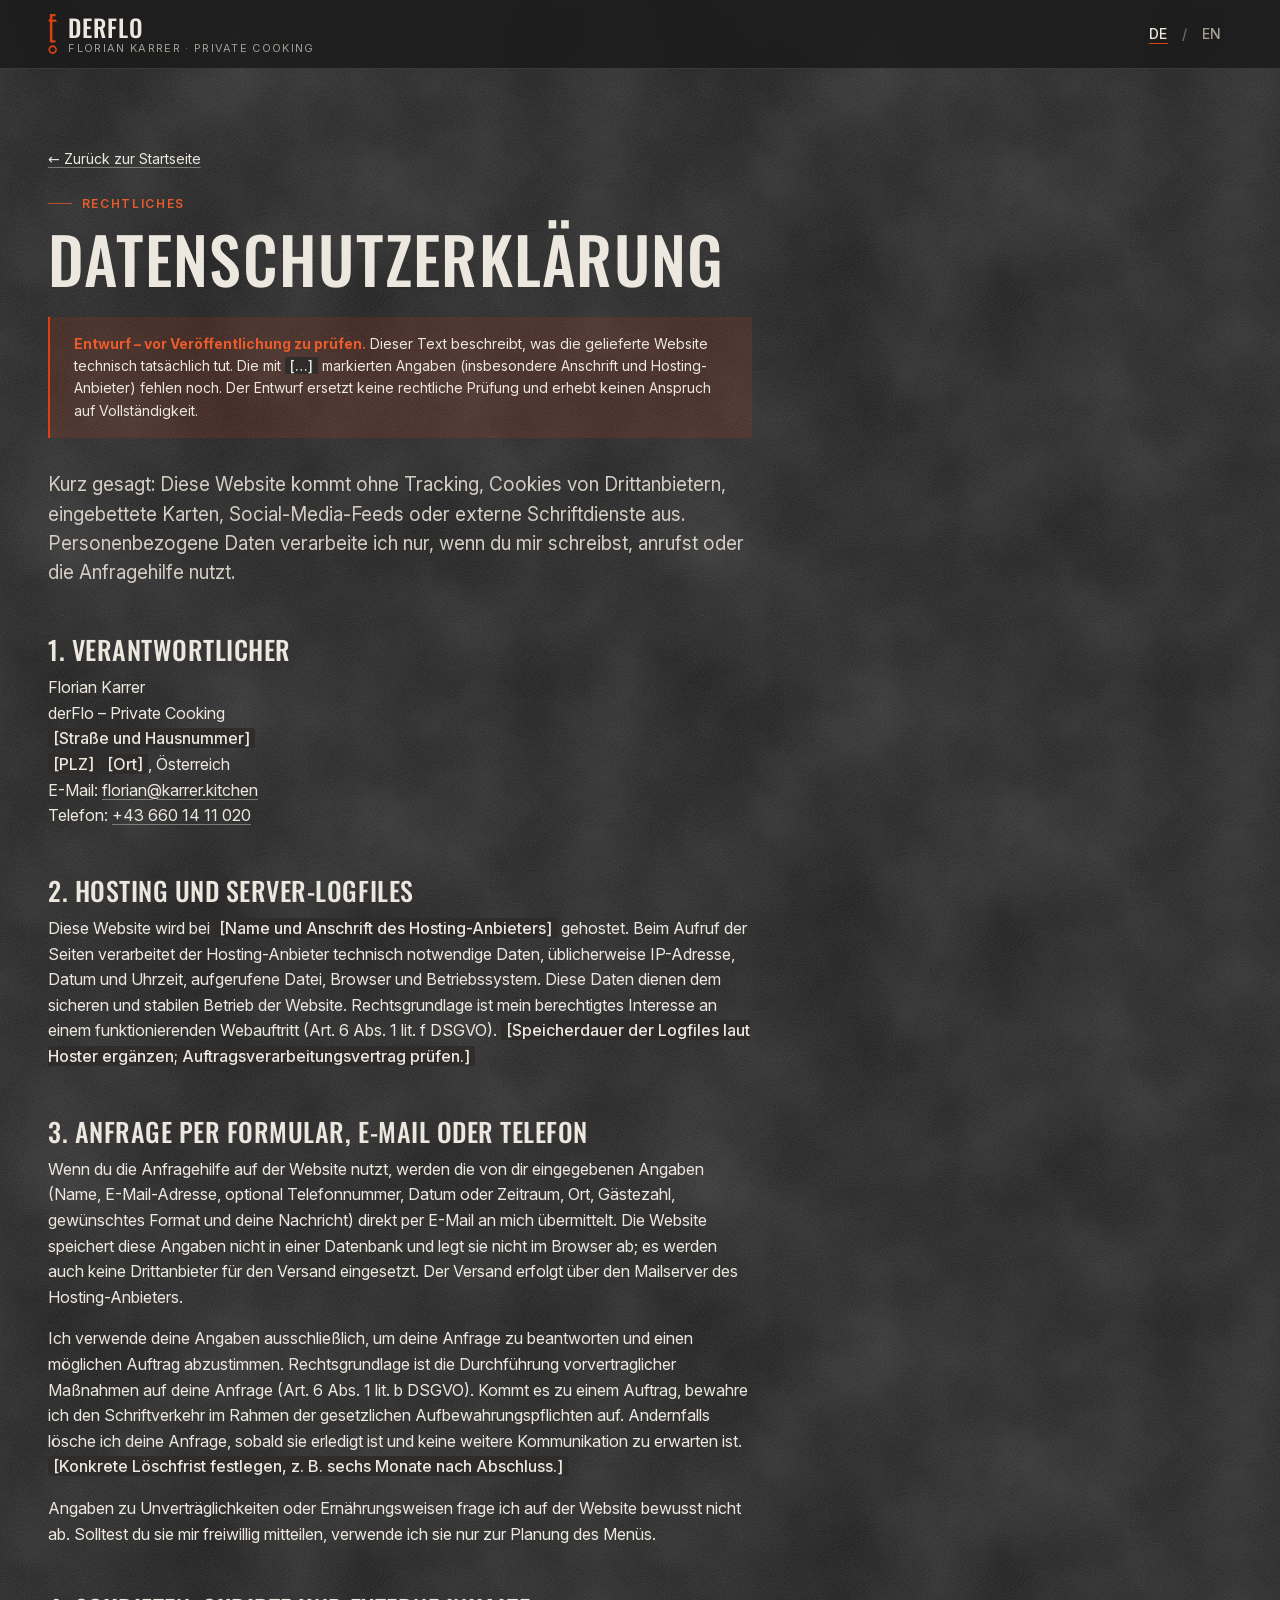
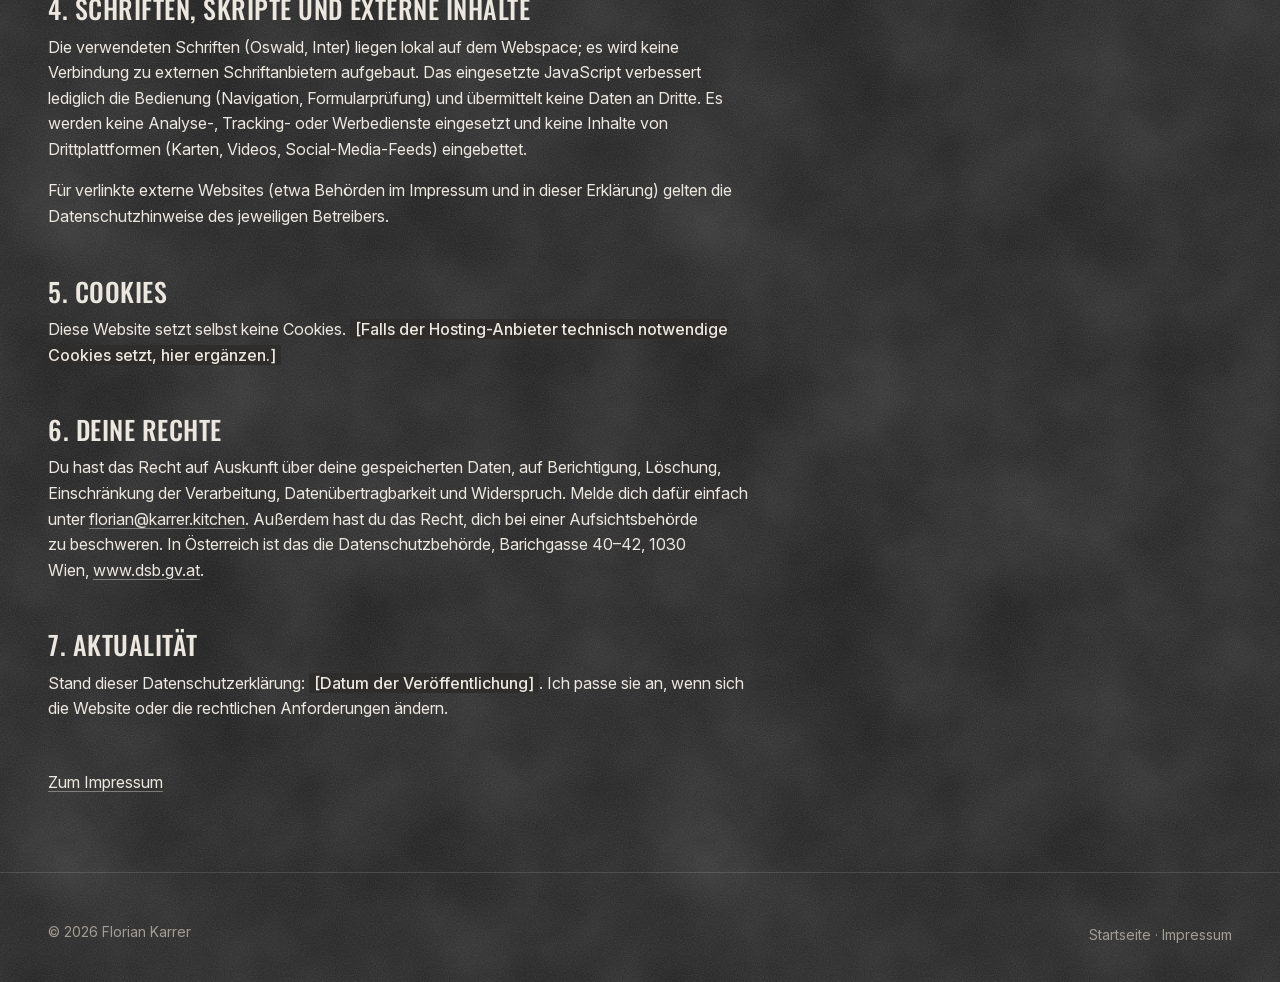
==== commit 61d4199e: "Remove all references to Restaurant KITSCH from texts, metadata and legal pages - Meta descriptions," ====
--- a/datenschutz.html
+++ b/datenschutz.html
@@ -62,7 +62,7 @@
 
         <h2>4. Schriften, Skripte und externe Inhalte</h2>
         <p>Die verwendeten Schriften (Oswald, Inter) liegen lokal auf dem Webspace; es wird keine Verbindung zu externen Schriftanbietern aufgebaut. Das eingesetzte JavaScript verbessert lediglich die Bedienung (Navigation, Formularprüfung) und übermittelt keine Daten an Dritte. Es werden keine Analyse-, Tracking- oder Werbedienste eingesetzt und keine Inhalte von Drittplattformen (Karten, Videos, Social-Media-Feeds) eingebettet.</p>
-        <p>Die Website enthält einen Link zur Website des Restaurants KITSCH (kitsch.cc). Beim Anklicken gelten die Datenschutzhinweise des jeweiligen Betreibers.</p>
+        <p>Für verlinkte externe Websites (etwa Behörden im Impressum und in dieser Erklärung) gelten die Datenschutzhinweise des jeweiligen Betreibers.</p>
 
         <h2>5. Cookies</h2>
         <p>Diese Website setzt selbst keine Cookies. <span class="todo">[Falls der Hosting-Anbieter technisch notwendige Cookies setzt, hier ergänzen.]</span></p>
--- a/styles.css
+++ b/styles.css
@@ -1133,11 +1133,6 @@
   margin: 0;
 }
 
-.about__kitsch {
-  font-size: var(--text-sm);
-  color: var(--fg-soft);
-}
-
 @media (min-width: 48em) {
   .about__grid {
     grid-template-columns: minmax(0, 5fr) minmax(0, 7fr);
